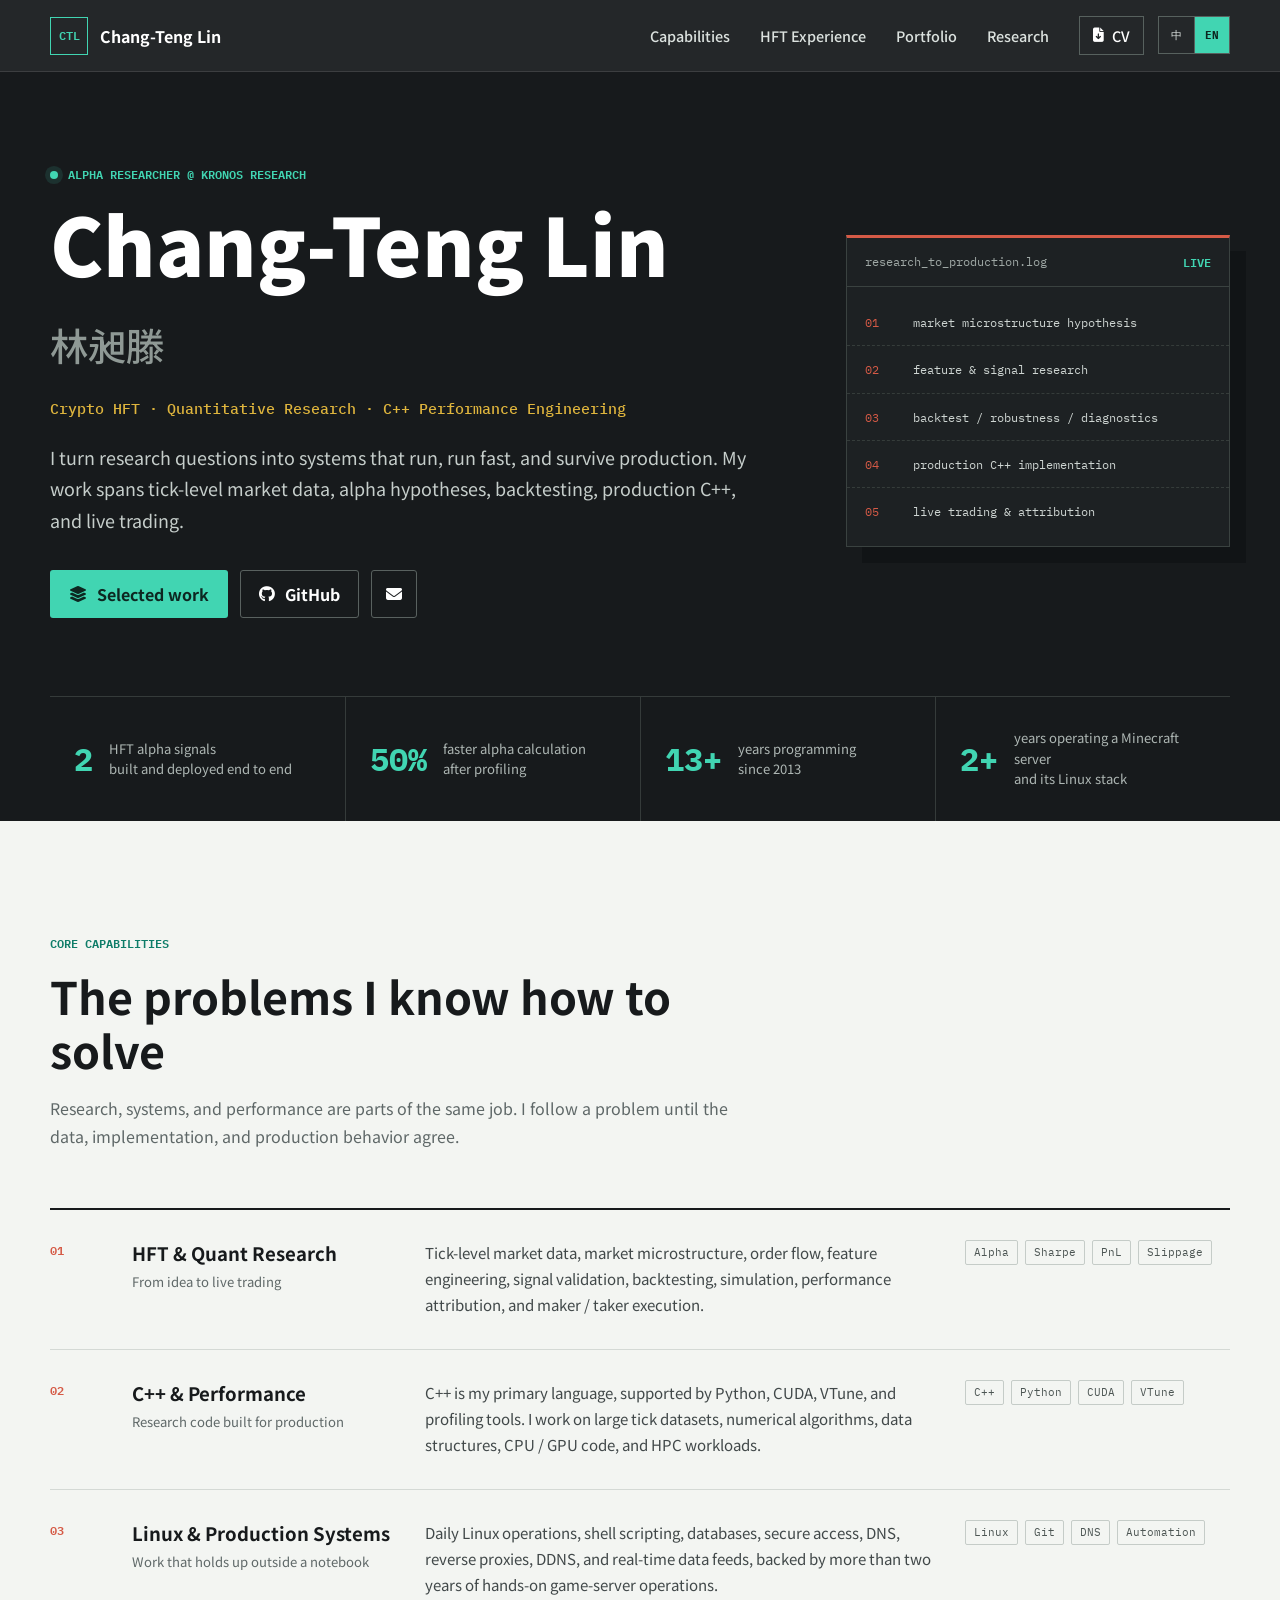
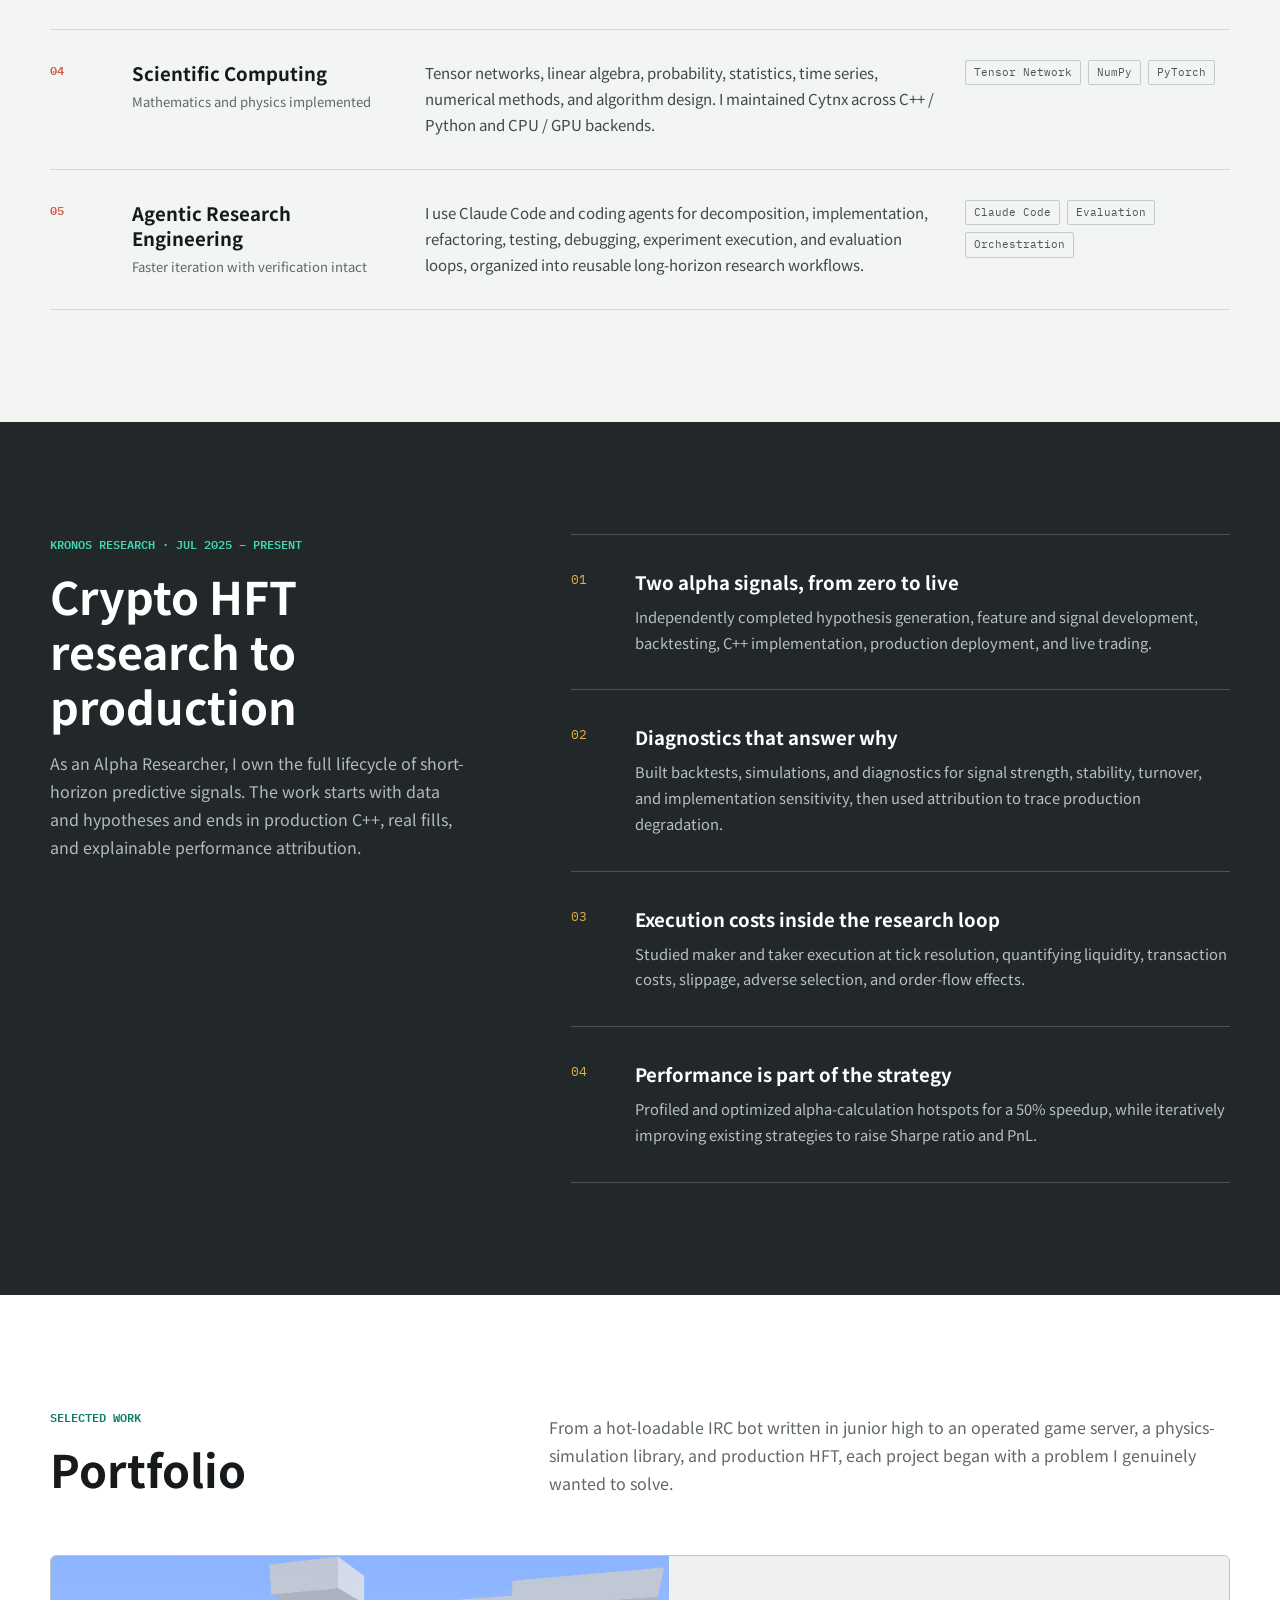
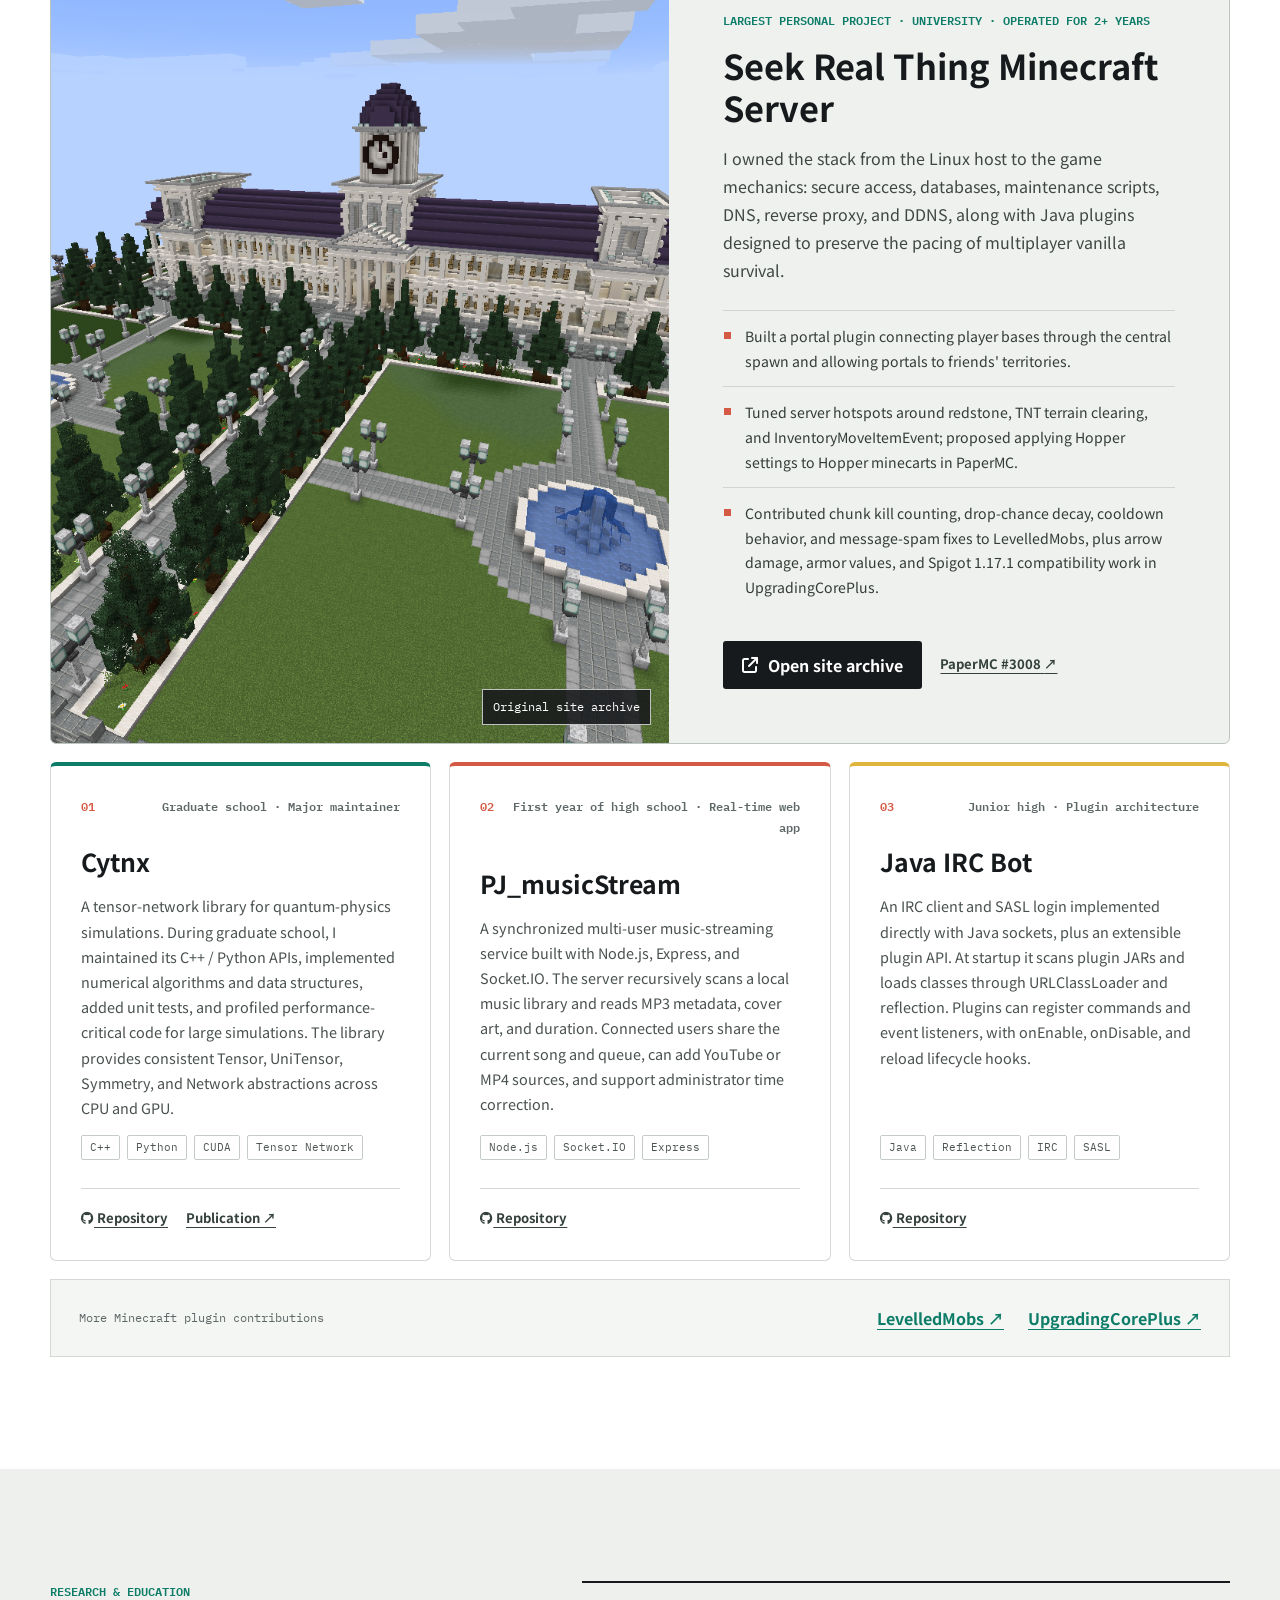
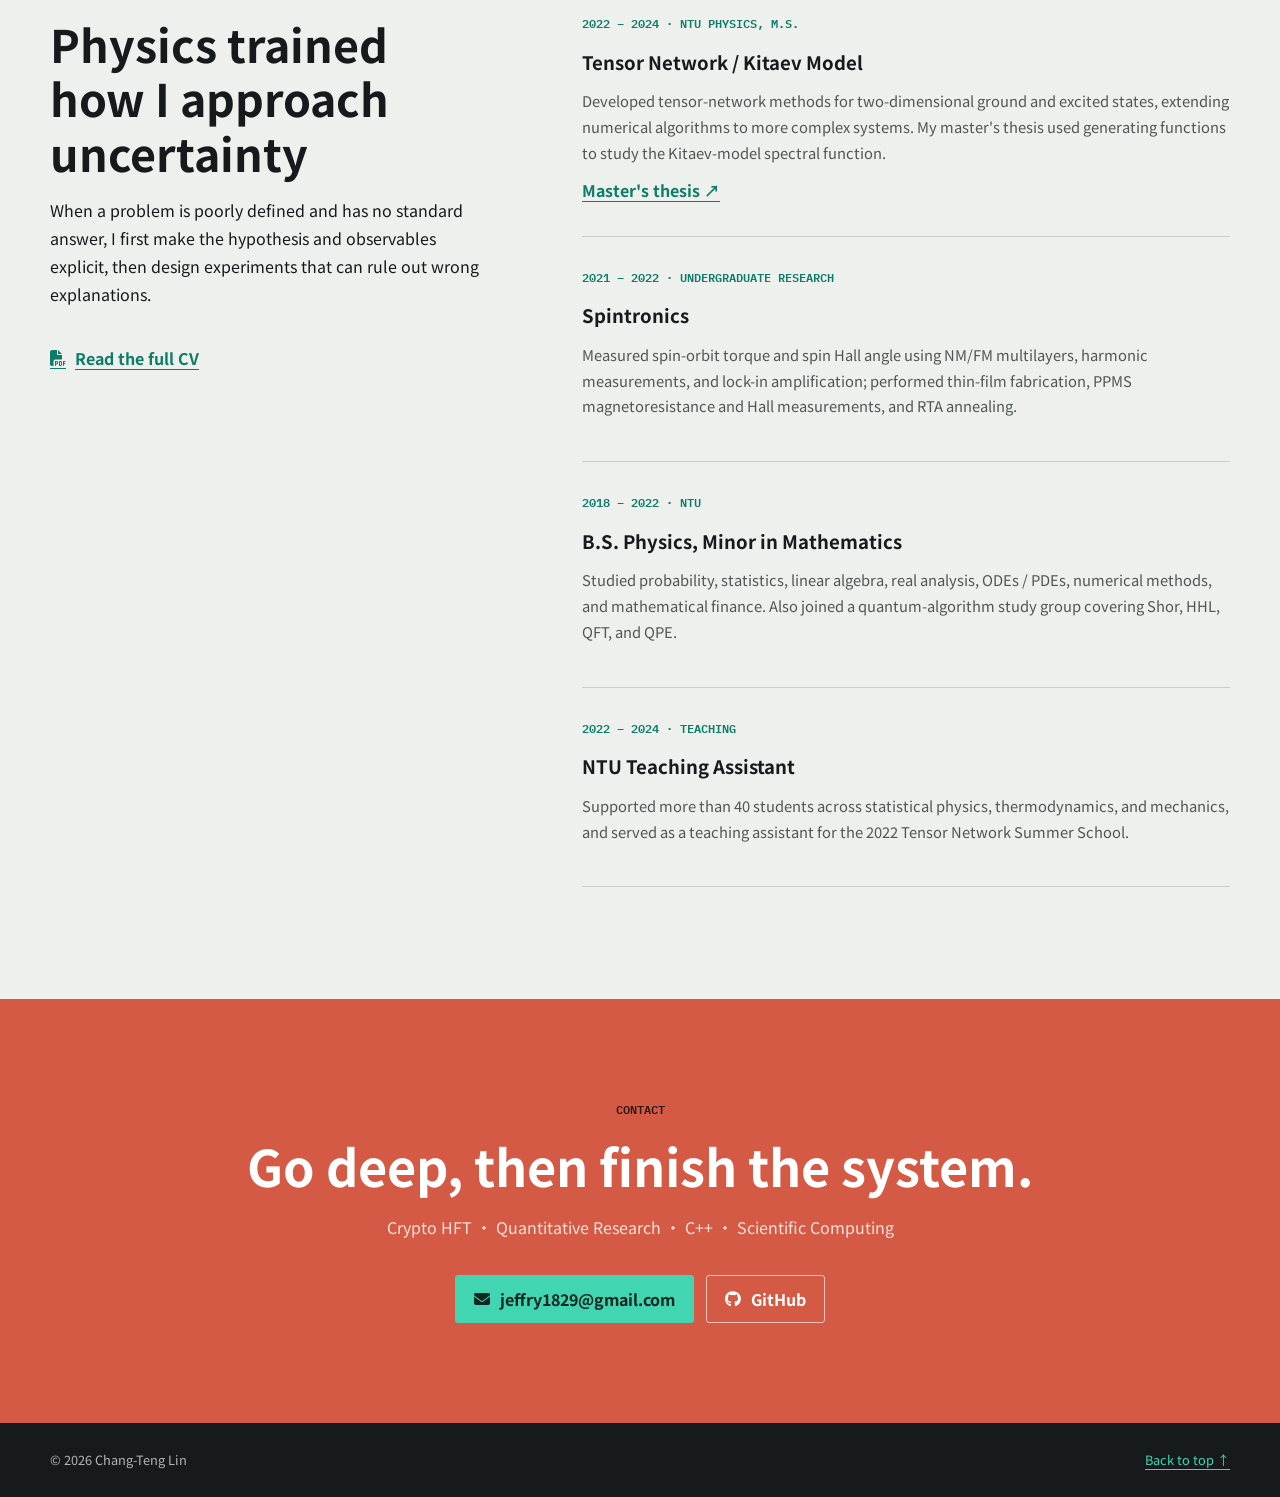
==== en/index.html @ 41744bdc "feat: add bilingual portfolio pages" ====
<!doctype html>
<html lang="en">
<head>
  <meta charset="utf-8">
  <meta name="viewport" content="width=device-width, initial-scale=1">
  <meta name="description" content="Chang-Teng Lin is an Alpha Researcher at Kronos Research working on crypto HFT, quantitative research, high-performance C++, and scientific computing.">
  <meta name="keywords" content="Chang-Teng Lin, 林昶滕, HFT, Alpha Research, Quantitative Research, C++, Crypto, Cytnx, Linux">
  <meta name="author" content="Chang-Teng Lin">
  <meta property="og:title" content="Chang-Teng Lin | Alpha Researcher &amp; C++ Engineer">
  <meta property="og:description" content="Crypto HFT, quantitative research, high-performance C++, scientific computing, and Linux systems.">
  <meta property="og:type" content="website">
  <meta property="og:locale" content="en_US">
  <title>Chang-Teng Lin | Alpha Researcher &amp; C++ Engineer</title>
  <link rel="icon" href="../favicon.ico">
  <link rel="alternate" hreflang="zh-Hant" href="https://jeffry.is-a.dev/">
  <link rel="alternate" hreflang="en" href="https://jeffry.is-a.dev/en/">
  <link rel="alternate" hreflang="x-default" href="https://jeffry.is-a.dev/">
  <link rel="preconnect" href="https://fonts.googleapis.com">
  <link rel="preconnect" href="https://fonts.gstatic.com" crossorigin>
  <link href="https://fonts.googleapis.com/css2?family=IBM+Plex+Mono:wght@400;500;600&amp;family=Noto+Sans+TC:wght@400;500;600;700;900&amp;display=swap" rel="stylesheet">
  <link rel="stylesheet" href="https://cdnjs.cloudflare.com/ajax/libs/font-awesome/6.7.2/css/all.min.css" integrity="sha512-Evv84Mr4kqVGRNSgIGL/F/aIDqQb7xQ2vcrdIwxfjThSH8CSR7PBEakCr51Ck+w+/U6swU2Im1vVX0SVk9ABhg==" crossorigin="anonymous" referrerpolicy="no-referrer">
  <link rel="stylesheet" href="../styles.css">
</head>
<body id="top">
  <a class="skip-link" href="#main">Skip to main content</a>

  <header class="site-header">
    <nav class="nav shell" aria-label="Main navigation">
      <a class="brand" href="#top" aria-label="Back to top">
        <span class="brand-mark">CTL</span>
        <span>Chang-Teng Lin</span>
      </a>
      <div class="nav-actions">
        <div class="nav-links" id="nav-links">
          <a href="#skills">Capabilities</a>
          <a href="#hft">HFT Experience</a>
          <a href="#work">Portfolio</a>
          <a href="#research">Research</a>
          <a class="nav-cta" href="../CVGeneral.pdf" target="_blank" rel="noreferrer">
            <i class="fa-solid fa-file-arrow-down" aria-hidden="true"></i>
            CV
          </a>
        </div>
        <div class="language-switch" role="group" aria-label="Language selector">
          <a href="../" lang="zh-Hant" hreflang="zh-Hant">中</a>
          <a class="is-active" href="./" lang="en" aria-current="page">EN</a>
        </div>
        <button class="menu-toggle" type="button" aria-expanded="false" aria-controls="nav-links" aria-label="Open navigation" data-label-open="Open navigation" data-label-close="Close navigation">
          <i class="fa-solid fa-bars" aria-hidden="true"></i>
        </button>
      </div>
    </nav>
  </header>

  <main id="main">
    <section class="hero" aria-labelledby="hero-title">
      <div class="shell hero-inner">
        <div class="hero-copy reveal">
          <p class="eyebrow"><span class="status-dot" aria-hidden="true"></span> Alpha Researcher @ Kronos Research</p>
          <h1 id="hero-title">Chang-Teng Lin<br><span>林昶滕</span></h1>
          <p class="hero-role">Crypto HFT · Quantitative Research · C++ Performance Engineering</p>
          <p class="hero-lead">I turn research questions into systems that run, run fast, and survive production. My work spans tick-level market data, alpha hypotheses, backtesting, production C++, and live trading.</p>
          <div class="hero-actions">
            <a class="button button-primary" href="#work">
              <i class="fa-solid fa-layer-group" aria-hidden="true"></i>
              Selected work
            </a>
            <a class="button button-ghost" href="https://github.com/jeffry1829" target="_blank" rel="noreferrer">
              <i class="fa-brands fa-github" aria-hidden="true"></i>
              GitHub
            </a>
            <a class="icon-button" href="mailto:jeffry1829@gmail.com" title="Email me" aria-label="Email me">
              <i class="fa-solid fa-envelope" aria-hidden="true"></i>
            </a>
          </div>
        </div>

        <div class="hero-signal reveal" aria-label="Research-to-production workflow">
          <div class="signal-head">
            <span>research_to_production.log</span>
            <span class="signal-live">LIVE</span>
          </div>
          <ol>
            <li><span>01</span> market microstructure hypothesis</li>
            <li><span>02</span> feature &amp; signal research</li>
            <li><span>03</span> backtest / robustness / diagnostics</li>
            <li><span>04</span> production C++ implementation</li>
            <li><span>05</span> live trading &amp; attribution</li>
          </ol>
        </div>
      </div>

      <div class="proof-strip shell" aria-label="Selected results">
        <div class="proof-item"><strong>2</strong><span>HFT alpha signals<br>built and deployed end to end</span></div>
        <div class="proof-item"><strong>50%</strong><span>faster alpha calculation<br>after profiling</span></div>
        <div class="proof-item"><strong>13+</strong><span>years programming<br>since 2013</span></div>
        <div class="proof-item"><strong>2+</strong><span>years operating a Minecraft server<br>and its Linux stack</span></div>
      </div>
    </section>

    <section class="section skills-section" id="skills" aria-labelledby="skills-title">
      <div class="shell">
        <div class="section-heading reveal">
          <p class="kicker">Core capabilities</p>
          <h2 id="skills-title">The problems I know how to solve</h2>
          <p>Research, systems, and performance are parts of the same job. I follow a problem until the data, implementation, and production behavior agree.</p>
        </div>

        <div class="skill-table">
          <article class="skill-row reveal">
            <div class="skill-index">01</div>
            <div class="skill-title"><h3>HFT &amp; Quant Research</h3><p>From idea to live trading</p></div>
            <p>Tick-level market data, market microstructure, order flow, feature engineering, signal validation, backtesting, simulation, performance attribution, and maker / taker execution.</p>
            <div class="tags"><span>Alpha</span><span>Sharpe</span><span>PnL</span><span>Slippage</span></div>
          </article>
          <article class="skill-row reveal">
            <div class="skill-index">02</div>
            <div class="skill-title"><h3>C++ &amp; Performance</h3><p>Research code built for production</p></div>
            <p>C++ is my primary language, supported by Python, CUDA, VTune, and profiling tools. I work on large tick datasets, numerical algorithms, data structures, CPU / GPU code, and HPC workloads.</p>
            <div class="tags"><span>C++</span><span>Python</span><span>CUDA</span><span>VTune</span></div>
          </article>
          <article class="skill-row reveal">
            <div class="skill-index">03</div>
            <div class="skill-title"><h3>Linux &amp; Production Systems</h3><p>Work that holds up outside a notebook</p></div>
            <p>Daily Linux operations, shell scripting, databases, secure access, DNS, reverse proxies, DDNS, and real-time data feeds, backed by more than two years of hands-on game-server operations.</p>
            <div class="tags"><span>Linux</span><span>Git</span><span>DNS</span><span>Automation</span></div>
          </article>
          <article class="skill-row reveal">
            <div class="skill-index">04</div>
            <div class="skill-title"><h3>Scientific Computing</h3><p>Mathematics and physics implemented</p></div>
            <p>Tensor networks, linear algebra, probability, statistics, time series, numerical methods, and algorithm design. I maintained Cytnx across C++ / Python and CPU / GPU backends.</p>
            <div class="tags"><span>Tensor Network</span><span>NumPy</span><span>PyTorch</span></div>
          </article>
          <article class="skill-row reveal">
            <div class="skill-index">05</div>
            <div class="skill-title"><h3>Agentic Research Engineering</h3><p>Faster iteration with verification intact</p></div>
            <p>I use Claude Code and coding agents for decomposition, implementation, refactoring, testing, debugging, experiment execution, and evaluation loops, organized into reusable long-horizon research workflows.</p>
            <div class="tags"><span>Claude Code</span><span>Evaluation</span><span>Orchestration</span></div>
          </article>
        </div>
      </div>
    </section>

    <section class="section hft-section" id="hft" aria-labelledby="hft-title">
      <div class="shell hft-layout">
        <div class="hft-intro reveal">
          <p class="kicker">Kronos Research · Jul 2025 – Present</p>
          <h2 id="hft-title">Crypto HFT<br>research to production</h2>
          <p>As an Alpha Researcher, I own the full lifecycle of short-horizon predictive signals. The work starts with data and hypotheses and ends in production C++, real fills, and explainable performance attribution.</p>
        </div>
        <div class="hft-points">
          <article class="hft-point reveal">
            <span>01</span>
            <div><h3>Two alpha signals, from zero to live</h3><p>Independently completed hypothesis generation, feature and signal development, backtesting, C++ implementation, production deployment, and live trading.</p></div>
          </article>
          <article class="hft-point reveal">
            <span>02</span>
            <div><h3>Diagnostics that answer why</h3><p>Built backtests, simulations, and diagnostics for signal strength, stability, turnover, and implementation sensitivity, then used attribution to trace production degradation.</p></div>
          </article>
          <article class="hft-point reveal">
            <span>03</span>
            <div><h3>Execution costs inside the research loop</h3><p>Studied maker and taker execution at tick resolution, quantifying liquidity, transaction costs, slippage, adverse selection, and order-flow effects.</p></div>
          </article>
          <article class="hft-point reveal">
            <span>04</span>
            <div><h3>Performance is part of the strategy</h3><p>Profiled and optimized alpha-calculation hotspots for a 50% speedup, while iteratively improving existing strategies to raise Sharpe ratio and PnL.</p></div>
          </article>
        </div>
      </div>
    </section>

    <section class="section portfolio-section" id="work" aria-labelledby="work-title">
      <div class="shell">
        <div class="section-heading section-heading-row reveal">
          <div>
            <p class="kicker">Selected work</p>
            <h2 id="work-title">Portfolio</h2>
          </div>
          <p>From a hot-loadable IRC bot written in junior high to an operated game server, a physics-simulation library, and production HFT, each project began with a problem I genuinely wanted to solve.</p>
        </div>

        <article class="project-featured reveal">
          <a class="project-image" href="../minecraft/" target="_blank" aria-label="Open the archived Seek Real Thing Minecraft server website">
            <img src="../minecraft/images/主城.png" alt="Panoramic view of the Seek Real Thing Minecraft server spawn" loading="lazy">
            <span class="archive-label">Original site archive</span>
          </a>
          <div class="project-content">
            <p class="project-era">Largest personal project · University · Operated for 2+ years</p>
            <h3>Seek Real Thing Minecraft Server</h3>
            <p class="project-summary">I owned the stack from the Linux host to the game mechanics: secure access, databases, maintenance scripts, DNS, reverse proxy, and DDNS, along with Java plugins designed to preserve the pacing of multiplayer vanilla survival.</p>
            <ul class="project-notes">
              <li>Built a portal plugin connecting player bases through the central spawn and allowing portals to friends' territories.</li>
              <li>Tuned server hotspots around redstone, TNT terrain clearing, and InventoryMoveItemEvent; proposed applying Hopper settings to Hopper minecarts in PaperMC.</li>
              <li>Contributed chunk kill counting, drop-chance decay, cooldown behavior, and message-spam fixes to LevelledMobs, plus arrow damage, armor values, and Spigot 1.17.1 compatibility work in UpgradingCorePlus.</li>
            </ul>
            <div class="project-links">
              <a class="button button-dark" href="../minecraft/" target="_blank"><i class="fa-solid fa-arrow-up-right-from-square" aria-hidden="true"></i> Open site archive</a>
              <a href="https://github.com/PaperMC/Paper/issues/3008" target="_blank" rel="noreferrer">PaperMC #3008 <span aria-hidden="true">↗</span></a>
            </div>
          </div>
        </article>

        <div class="project-grid">
          <article class="project-card reveal">
            <div class="project-card-top"><span class="project-number">01</span><span class="project-era">Graduate school · Major maintainer</span></div>
            <h3>Cytnx</h3>
            <p>A tensor-network library for quantum-physics simulations. During graduate school, I maintained its C++ / Python APIs, implemented numerical algorithms and data structures, added unit tests, and profiled performance-critical code for large simulations. The library provides consistent Tensor, UniTensor, Symmetry, and Network abstractions across CPU and GPU.</p>
            <div class="tags"><span>C++</span><span>Python</span><span>CUDA</span><span>Tensor Network</span></div>
            <div class="project-links">
              <a href="https://github.com/Cytnx-dev/Cytnx" target="_blank" rel="noreferrer"><i class="fa-brands fa-github" aria-hidden="true"></i> Repository</a>
              <a href="https://doi.org/10.21468/SciPostPhysCodeb.53" target="_blank" rel="noreferrer">Publication <span aria-hidden="true">↗</span></a>
            </div>
          </article>

          <article class="project-card reveal">
            <div class="project-card-top"><span class="project-number">02</span><span class="project-era">First year of high school · Real-time web app</span></div>
            <h3>PJ_musicStream</h3>
            <p>A synchronized multi-user music-streaming service built with Node.js, Express, and Socket.IO. The server recursively scans a local music library and reads MP3 metadata, cover art, and duration. Connected users share the current song and queue, can add YouTube or MP4 sources, and support administrator time correction.</p>
            <div class="tags"><span>Node.js</span><span>Socket.IO</span><span>Express</span></div>
            <div class="project-links">
              <a href="https://github.com/jeffry1829/PJ_musicStream" target="_blank" rel="noreferrer"><i class="fa-brands fa-github" aria-hidden="true"></i> Repository</a>
            </div>
          </article>

          <article class="project-card reveal">
            <div class="project-card-top"><span class="project-number">03</span><span class="project-era">Junior high · Plugin architecture</span></div>
            <h3>Java IRC Bot</h3>
            <p>An IRC client and SASL login implemented directly with Java sockets, plus an extensible plugin API. At startup it scans plugin JARs and loads classes through URLClassLoader and reflection. Plugins can register commands and event listeners, with onEnable, onDisable, and reload lifecycle hooks.</p>
            <div class="tags"><span>Java</span><span>Reflection</span><span>IRC</span><span>SASL</span></div>
            <div class="project-links">
              <a href="https://github.com/jeffry1829/java-ircbot" target="_blank" rel="noreferrer"><i class="fa-brands fa-github" aria-hidden="true"></i> Repository</a>
            </div>
          </article>
        </div>

        <div class="oss-strip reveal" aria-label="Minecraft open-source contributions">
          <span>More Minecraft plugin contributions</span>
          <a href="https://github.com/jeffry1829/LevelledMobs" target="_blank" rel="noreferrer">LevelledMobs <span aria-hidden="true">↗</span></a>
          <a href="https://github.com/jeffry1829/UpgradingCorePlus" target="_blank" rel="noreferrer">UpgradingCorePlus <span aria-hidden="true">↗</span></a>
        </div>
      </div>
    </section>

    <section class="section research-section" id="research" aria-labelledby="research-title">
      <div class="shell research-layout">
        <div class="section-heading reveal">
          <p class="kicker">Research &amp; education</p>
          <h2 id="research-title">Physics trained how I approach uncertainty</h2>
          <p>When a problem is poorly defined and has no standard answer, I first make the hypothesis and observables explicit, then design experiments that can rule out wrong explanations.</p>
          <a class="text-link" href="../CVGeneral.pdf" target="_blank" rel="noreferrer"><i class="fa-solid fa-file-pdf" aria-hidden="true"></i> Read the full CV</a>
        </div>

        <div class="timeline">
          <article class="timeline-item reveal">
            <p class="timeline-date">2022 – 2024 · NTU Physics, M.S.</p>
            <h3>Tensor Network / Kitaev Model</h3>
            <p>Developed tensor-network methods for two-dimensional ground and excited states, extending numerical algorithms to more complex systems. My master's thesis used generating functions to study the Kitaev-model spectral function.</p>
            <a href="https://doi.org/10.6342/NTU202403459" target="_blank" rel="noreferrer">Master's thesis <span aria-hidden="true">↗</span></a>
          </article>
          <article class="timeline-item reveal">
            <p class="timeline-date">2021 – 2022 · Undergraduate Research</p>
            <h3>Spintronics</h3>
            <p>Measured spin-orbit torque and spin Hall angle using NM/FM multilayers, harmonic measurements, and lock-in amplification; performed thin-film fabrication, PPMS magnetoresistance and Hall measurements, and RTA annealing.</p>
          </article>
          <article class="timeline-item reveal">
            <p class="timeline-date">2018 – 2022 · NTU</p>
            <h3>B.S. Physics, Minor in Mathematics</h3>
            <p>Studied probability, statistics, linear algebra, real analysis, ODEs / PDEs, numerical methods, and mathematical finance. Also joined a quantum-algorithm study group covering Shor, HHL, QFT, and QPE.</p>
          </article>
          <article class="timeline-item reveal">
            <p class="timeline-date">2022 – 2024 · Teaching</p>
            <h3>NTU Teaching Assistant</h3>
            <p>Supported more than 40 students across statistical physics, thermodynamics, and mechanics, and served as a teaching assistant for the 2022 Tensor Network Summer School.</p>
          </article>
        </div>
      </div>
    </section>

    <section class="contact-section" aria-labelledby="contact-title">
      <div class="shell contact-inner reveal">
        <p class="kicker">Contact</p>
        <h2 id="contact-title">Go deep, then finish the system.</h2>
        <p>Crypto HFT · Quantitative Research · C++ · Scientific Computing</p>
        <div class="contact-actions">
          <a class="button button-primary" href="mailto:jeffry1829@gmail.com"><i class="fa-solid fa-envelope" aria-hidden="true"></i> jeffry1829@gmail.com</a>
          <a class="button button-ghost-light" href="https://github.com/jeffry1829" target="_blank" rel="noreferrer"><i class="fa-brands fa-github" aria-hidden="true"></i> GitHub</a>
        </div>
      </div>
    </section>
  </main>

  <footer class="site-footer">
    <div class="shell footer-inner">
      <p>© <span id="year">2026</span> Chang-Teng Lin</p>
      <a href="#top">Back to top <span aria-hidden="true">↑</span></a>
    </div>
  </footer>

  <script src="../script.js"></script>
</body>
</html>
---- styles.css ----
:root {
  --ink: #171a1c;
  --ink-soft: #252a2d;
  --paper: #f3f5f2;
  --white: #ffffff;
  --muted: #5f6868;
  --line: #d4d9d5;
  --green: #0d7c68;
  --green-bright: #41d5b2;
  --coral: #d55a46;
  --yellow: #dfb53d;
  --blue: #3477b8;
  --shell: 1180px;
  --radius: 6px;
  --mono: "IBM Plex Mono", Consolas, monospace;
  --sans: "Noto Sans TC", system-ui, -apple-system, BlinkMacSystemFont, "Segoe UI", sans-serif;
}

* {
  box-sizing: border-box;
}

html {
  scroll-behavior: smooth;
  scroll-padding-top: 78px;
}

body {
  margin: 0;
  background: var(--paper);
  color: var(--ink);
  font-family: var(--sans);
  line-height: 1.75;
  letter-spacing: 0;
  text-rendering: optimizeLegibility;
}

body.menu-open {
  overflow: hidden;
}

a {
  color: inherit;
  text-decoration-thickness: 1px;
  text-underline-offset: 4px;
}

img {
  display: block;
  max-width: 100%;
}

button,
a {
  -webkit-tap-highlight-color: transparent;
}

button:focus-visible,
a:focus-visible {
  outline: 3px solid var(--yellow);
  outline-offset: 3px;
}

.skip-link {
  position: fixed;
  top: 10px;
  left: 10px;
  z-index: 1000;
  padding: 8px 12px;
  background: var(--white);
  color: var(--ink);
  transform: translateY(-160%);
}

.skip-link:focus {
  transform: translateY(0);
}

.shell {
  width: min(var(--shell), calc(100% - 48px));
  margin-inline: auto;
}

.site-header {
  position: sticky;
  top: 0;
  z-index: 100;
  height: 72px;
  border-bottom: 1px solid rgba(255, 255, 255, 0.11);
  background: rgba(23, 26, 28, 0.94);
  color: var(--white);
  backdrop-filter: blur(12px);
}

.nav {
  display: flex;
  align-items: center;
  justify-content: space-between;
  height: 100%;
}

.nav-actions {
  display: flex;
  align-items: center;
  gap: 14px;
}

.brand {
  display: inline-flex;
  align-items: center;
  gap: 12px;
  color: var(--white);
  font-weight: 700;
  text-decoration: none;
}

.brand-mark {
  display: grid;
  width: 38px;
  height: 38px;
  place-items: center;
  border: 1px solid var(--green-bright);
  color: var(--green-bright);
  font-family: var(--mono);
  font-size: 0.78rem;
  font-weight: 600;
}

.nav-links {
  display: flex;
  align-items: center;
  gap: 30px;
}

.nav-links > a {
  color: #dce2df;
  font-size: 0.9rem;
  font-weight: 500;
  text-decoration: none;
}

.nav-links > a:hover {
  color: var(--green-bright);
}

.nav-links .nav-cta {
  display: inline-flex;
  align-items: center;
  gap: 8px;
  min-height: 38px;
  padding: 6px 13px;
  border: 1px solid #57615e;
  color: var(--white);
}

.nav-links .nav-cta:hover {
  border-color: var(--green-bright);
}

.language-switch {
  display: flex;
  align-items: stretch;
  height: 38px;
  border: 1px solid #57615e;
  font-family: var(--mono);
  font-size: 0.7rem;
  line-height: 1;
}

.language-switch a {
  display: grid;
  min-width: 35px;
  height: 100%;
  place-items: center;
  color: #dce2df;
  text-decoration: none;
}

.language-switch a + a {
  border-left: 1px solid #57615e;
}

.language-switch a:hover {
  color: var(--green-bright);
}

.language-switch a.is-active {
  background: var(--green-bright);
  color: #0d2721;
  font-weight: 700;
}

.menu-toggle {
  display: none;
  width: 42px;
  height: 42px;
  border: 1px solid #59615f;
  border-radius: 0;
  background: transparent;
  color: var(--white);
  font-size: 1.1rem;
}

.hero {
  overflow: hidden;
  background: var(--ink);
  color: var(--white);
}

.hero-inner {
  display: grid;
  grid-template-columns: minmax(0, 1.4fr) minmax(360px, 0.75fr);
  gap: 80px;
  align-items: center;
  min-height: 620px;
  padding-block: 92px 78px;
}

.eyebrow,
.kicker,
.project-era,
.timeline-date {
  margin: 0 0 14px;
  color: var(--green);
  font-family: var(--mono);
  font-size: 0.77rem;
  font-weight: 600;
  letter-spacing: 0;
  text-transform: uppercase;
}

.hero .eyebrow {
  display: flex;
  align-items: center;
  gap: 10px;
  color: var(--green-bright);
}

.status-dot {
  width: 8px;
  height: 8px;
  border-radius: 50%;
  background: var(--green-bright);
  box-shadow: 0 0 0 5px rgba(65, 213, 178, 0.12);
}

.hero h1 {
  max-width: 820px;
  margin: 0;
  font-size: 5rem;
  font-weight: 900;
  line-height: 1.05;
}

.hero h1 span {
  color: #8f9995;
  font-size: 0.48em;
  font-weight: 500;
}

.hero-role {
  margin: 28px 0 0;
  color: var(--yellow);
  font-family: var(--mono);
  font-size: 0.94rem;
  font-weight: 500;
}

.hero-lead {
  max-width: 760px;
  margin: 20px 0 0;
  color: #c6cecb;
  font-size: 1.12rem;
}

.hero-actions,
.contact-actions {
  display: flex;
  flex-wrap: wrap;
  gap: 12px;
  margin-top: 34px;
}

.button,
.icon-button {
  display: inline-flex;
  align-items: center;
  justify-content: center;
  gap: 10px;
  min-height: 46px;
  border: 1px solid transparent;
  border-radius: 3px;
  font-weight: 700;
  text-decoration: none;
  transition: border-color 180ms ease, background-color 180ms ease, color 180ms ease, transform 180ms ease;
}

.button {
  padding: 9px 18px;
}

.icon-button {
  width: 46px;
  padding: 0;
}

.button:hover,
.icon-button:hover {
  transform: translateY(-2px);
}

.button-primary {
  background: var(--green-bright);
  color: #0d2721;
}

.button-primary:hover {
  background: #74e5ca;
}

.button-ghost,
.icon-button {
  border-color: #59615f;
  color: var(--white);
}

.button-ghost:hover,
.icon-button:hover {
  border-color: var(--green-bright);
  color: var(--green-bright);
}

.hero-signal {
  border: 1px solid #3a4240;
  border-top: 3px solid var(--coral);
  background: #1d2123;
  box-shadow: 16px 16px 0 #111416;
  font-family: var(--mono);
}

.signal-head {
  display: flex;
  justify-content: space-between;
  padding: 14px 18px;
  border-bottom: 1px solid #3a4240;
  color: #9fa8a5;
  font-size: 0.72rem;
}

.signal-live {
  color: var(--green-bright);
  font-weight: 600;
}

.hero-signal ol {
  margin: 0;
  padding: 12px 0;
  list-style: none;
}

.hero-signal li {
  display: grid;
  grid-template-columns: 38px 1fr;
  gap: 10px;
  padding: 14px 18px;
  color: #ced5d2;
  font-size: 0.78rem;
  line-height: 1.45;
}

.hero-signal li + li {
  border-top: 1px dashed #353c3a;
}

.hero-signal li span {
  color: var(--coral);
}

.proof-strip {
  display: grid;
  grid-template-columns: repeat(4, 1fr);
  border-top: 1px solid #353b3a;
}

.proof-item {
  display: flex;
  min-height: 124px;
  gap: 16px;
  align-items: center;
  padding: 26px 24px;
}

.proof-item + .proof-item {
  border-left: 1px solid #353b3a;
}

.proof-item strong {
  color: var(--green-bright);
  font-family: var(--mono);
  font-size: 2rem;
  line-height: 1;
}

.proof-item span {
  color: #aeb7b4;
  font-size: 0.82rem;
  line-height: 1.55;
}

.section {
  padding-block: 112px;
}

.section-heading {
  max-width: 700px;
  margin-bottom: 58px;
}

.section-heading h2,
.hft-intro h2,
.contact-inner h2 {
  margin: 0;
  font-size: 2.8rem;
  line-height: 1.22;
}

.section-heading > p:last-child,
.hft-intro > p:last-child {
  color: var(--muted);
}

.section-heading-row {
  display: grid;
  grid-template-columns: 0.75fr 1.25fr;
  max-width: none;
  gap: 90px;
  align-items: end;
}

.section-heading-row > p {
  margin: 0;
}

.skill-table {
  border-top: 2px solid var(--ink);
}

.skill-row {
  display: grid;
  grid-template-columns: 54px minmax(220px, 0.8fr) minmax(320px, 1.55fr) minmax(220px, 0.8fr);
  gap: 28px;
  align-items: start;
  padding-block: 30px;
  border-bottom: 1px solid var(--line);
}

.skill-index,
.project-number {
  color: var(--coral);
  font-family: var(--mono);
  font-size: 0.78rem;
  font-weight: 600;
}

.skill-title h3,
.hft-point h3,
.project-card h3,
.timeline-item h3 {
  margin: 0;
  font-size: 1.16rem;
  line-height: 1.35;
}

.skill-title p {
  margin: 6px 0 0;
  color: var(--muted);
  font-size: 0.82rem;
}

.skill-row > p {
  margin: 0;
  color: #414849;
  font-size: 0.94rem;
}

.tags {
  display: flex;
  flex-wrap: wrap;
  gap: 7px;
}

.tags span {
  padding: 4px 8px;
  border: 1px solid #c5ccc8;
  border-radius: 2px;
  color: #4d5654;
  font-family: var(--mono);
  font-size: 0.69rem;
  line-height: 1.4;
}

.hft-section {
  background: #222729;
  color: var(--white);
}

.hft-layout {
  display: grid;
  grid-template-columns: 0.78fr 1.22fr;
  gap: 100px;
}

.hft-intro {
  position: sticky;
  top: 118px;
  align-self: start;
}

.hft-intro .kicker {
  color: var(--green-bright);
}

.hft-intro > p:last-child {
  color: #b2bbb8;
}

.hft-points {
  border-top: 1px solid #4a514f;
}

.hft-point {
  display: grid;
  grid-template-columns: 46px 1fr;
  gap: 18px;
  padding: 34px 0;
  border-bottom: 1px solid #4a514f;
}

.hft-point > span {
  color: var(--yellow);
  font-family: var(--mono);
  font-size: 0.8rem;
}

.hft-point p {
  margin: 10px 0 0;
  color: #b8c1be;
  font-size: 0.92rem;
}

.portfolio-section {
  background: var(--white);
}

.project-featured {
  display: grid;
  grid-template-columns: 1.05fr 0.95fr;
  overflow: hidden;
  border: 1px solid #bdc5c1;
  border-radius: var(--radius);
  background: #eef1ed;
}

.project-image {
  position: relative;
  min-height: 590px;
  overflow: hidden;
  background: #8ec0f4;
}

.project-image img {
  width: 100%;
  height: 100%;
  object-fit: cover;
  transition: transform 500ms ease;
}

.project-image:hover img {
  transform: scale(1.025);
}

.archive-label {
  position: absolute;
  right: 18px;
  bottom: 18px;
  padding: 7px 10px;
  border: 1px solid rgba(255, 255, 255, 0.72);
  background: rgba(23, 26, 28, 0.88);
  color: var(--white);
  font-family: var(--mono);
  font-size: 0.72rem;
  text-decoration: none;
}

.project-content {
  padding: 54px;
}

.project-content h3 {
  margin: 0;
  font-size: 2.15rem;
  line-height: 1.2;
}

.project-summary {
  color: #3f4745;
  font-size: 1rem;
}

.project-notes {
  margin: 26px 0 0;
  padding: 0;
  list-style: none;
}

.project-notes li {
  position: relative;
  padding: 13px 0 13px 22px;
  border-top: 1px solid #cfd5d1;
  color: #333b39;
  font-size: 0.88rem;
}

.project-notes li::before {
  position: absolute;
  top: 21px;
  left: 1px;
  width: 7px;
  height: 7px;
  background: var(--coral);
  content: "";
}

.project-links {
  display: flex;
  flex-wrap: wrap;
  gap: 18px;
  align-items: center;
  margin-top: 28px;
}

.project-links a:not(.button) {
  color: #34413d;
  font-size: 0.82rem;
  font-weight: 700;
}

.button-dark {
  background: var(--ink);
  color: var(--white);
}

.button-dark:hover {
  background: #343b3d;
}

.project-grid {
  display: grid;
  grid-template-columns: repeat(3, minmax(0, 1fr));
  gap: 18px;
  margin-top: 18px;
}

.project-card {
  display: flex;
  min-height: 450px;
  flex-direction: column;
  padding: 30px;
  border: 1px solid var(--line);
  border-top: 4px solid var(--green);
  border-radius: var(--radius);
  background: var(--white);
  transition: border-color 180ms ease, transform 180ms ease, box-shadow 180ms ease;
}

.project-card:nth-child(2) {
  border-top-color: var(--coral);
}

.project-card:nth-child(3) {
  border-top-color: var(--yellow);
}

.project-card:hover {
  border-color: #aeb8b3;
  box-shadow: 0 14px 28px rgba(23, 26, 28, 0.08);
  transform: translateY(-4px);
}

.project-card-top {
  display: flex;
  justify-content: space-between;
  gap: 14px;
  margin-bottom: 28px;
}

.project-card .project-era {
  margin: 0;
  color: var(--muted);
  text-align: right;
  text-transform: none;
}

.project-card h3 {
  font-size: 1.55rem;
}

.project-card > p {
  flex: 1;
  color: #49514f;
  font-size: 0.9rem;
}

.project-card .project-links {
  padding-top: 18px;
  border-top: 1px solid var(--line);
}

.oss-strip {
  display: flex;
  flex-wrap: wrap;
  gap: 24px;
  align-items: center;
  margin-top: 18px;
  padding: 24px 28px;
  border: 1px solid var(--line);
  background: #f4f6f3;
}

.oss-strip > span {
  margin-right: auto;
  color: var(--muted);
  font-family: var(--mono);
  font-size: 0.75rem;
}

.oss-strip a,
.text-link,
.timeline-item a {
  color: var(--green);
  font-weight: 700;
}

.research-section {
  background: #edf0ec;
}

.research-layout {
  display: grid;
  grid-template-columns: 0.8fr 1.2fr;
  gap: 100px;
}

.research-layout .section-heading {
  margin: 0;
}

.text-link {
  display: inline-flex;
  gap: 9px;
  align-items: center;
  margin-top: 20px;
}

.timeline {
  border-top: 2px solid var(--ink);
}

.timeline-item {
  padding: 30px 0 32px;
  border-bottom: 1px solid #c9ceca;
}

.timeline-item p:not(.timeline-date) {
  margin-bottom: 10px;
  color: #4e5755;
  font-size: 0.92rem;
}

.contact-section {
  padding-block: 100px;
  background: var(--coral);
  color: var(--white);
}

.contact-inner {
  max-width: 900px;
  text-align: center;
}

.contact-inner .kicker {
  color: #2c1a16;
}

.contact-inner h2 {
  font-size: 3.15rem;
}

.contact-inner > p:not(.kicker) {
  color: #ffe1da;
}

.contact-actions {
  justify-content: center;
}

.button-ghost-light {
  border-color: rgba(255, 255, 255, 0.62);
  color: var(--white);
}

.button-ghost-light:hover {
  border-color: var(--white);
  background: var(--white);
  color: var(--ink);
}

.site-footer {
  padding-block: 26px;
  background: var(--ink);
  color: #aeb7b4;
}

.footer-inner {
  display: flex;
  justify-content: space-between;
  gap: 20px;
  align-items: center;
  font-size: 0.8rem;
}

.footer-inner p {
  margin: 0;
}

.footer-inner a {
  color: var(--green-bright);
}

.reveal {
  opacity: 0;
  transform: translateY(18px);
  transition: opacity 520ms ease, transform 520ms ease;
}

.reveal.is-visible {
  opacity: 1;
  transform: translateY(0);
}

@media (max-width: 1020px) {
  .hero-inner,
  .hft-layout,
  .research-layout {
    grid-template-columns: 1fr;
    gap: 54px;
  }

  .hero-inner {
    min-height: 0;
  }

  .hero-signal {
    max-width: 620px;
  }

  .proof-strip {
    grid-template-columns: repeat(2, 1fr);
  }

  .proof-item:nth-child(3) {
    border-left: 0;
  }

  .proof-item:nth-child(n + 3) {
    border-top: 1px solid #353b3a;
  }

  .skill-row {
    grid-template-columns: 42px minmax(190px, 0.75fr) 1.6fr;
  }

  .skill-row .tags {
    grid-column: 2 / -1;
  }

  .hft-intro {
    position: static;
  }

  .project-featured {
    grid-template-columns: 1fr;
  }

  .project-image {
    min-height: 430px;
  }

  .project-grid {
    grid-template-columns: 1fr;
  }

  .project-card {
    min-height: 0;
  }
}

@media (max-width: 900px) {
  .menu-toggle {
    display: inline-grid;
    place-items: center;
  }

  .nav-links {
    position: fixed;
    inset: 72px 0 auto;
    display: none;
    align-items: stretch;
    padding: 22px 24px 28px;
    border-bottom: 1px solid #424a48;
    background: var(--ink);
  }

  .nav-links.is-open {
    display: grid;
    gap: 4px;
  }

  .nav-links > a {
    padding: 13px 8px;
  }

  .nav-links .nav-cta {
    margin-top: 8px;
  }
}

@media (max-width: 760px) {
  .shell {
    width: min(100% - 32px, var(--shell));
  }

  .site-header {
    height: 64px;
  }

  .menu-toggle {
    display: inline-grid;
    place-items: center;
  }

  .nav-actions {
    gap: 10px;
  }

  .nav-links {
    position: fixed;
    inset: 64px 0 auto;
    display: none;
    align-items: stretch;
    padding: 22px 16px 28px;
    border-bottom: 1px solid #424a48;
    background: var(--ink);
  }

  .nav-links.is-open {
    display: grid;
    gap: 4px;
  }

  .nav-links > a {
    padding: 13px 8px;
  }

  .nav-links .nav-cta {
    margin-top: 8px;
  }

  .hero-inner {
    padding-block: 64px 58px;
  }

  .hero h1 {
    font-size: 3.25rem;
  }

  .hero-role {
    font-size: 0.82rem;
  }

  .hero-lead {
    font-size: 1rem;
  }

  .hero-signal {
    box-shadow: 9px 9px 0 #111416;
  }

  .proof-strip {
    grid-template-columns: 1fr;
  }

  .proof-item + .proof-item {
    border-top: 1px solid #353b3a;
    border-left: 0;
  }

  .proof-item {
    min-height: 94px;
  }

  .section {
    padding-block: 76px;
  }

  .section-heading {
    margin-bottom: 40px;
  }

  .section-heading h2,
  .hft-intro h2 {
    font-size: 2.15rem;
  }

  .section-heading-row {
    grid-template-columns: 1fr;
    gap: 22px;
  }

  .skill-row {
    grid-template-columns: 32px 1fr;
    gap: 16px;
  }

  .skill-row > p,
  .skill-row .tags {
    grid-column: 2;
  }

  .project-image {
    min-height: 270px;
  }

  .project-content,
  .project-card {
    padding: 26px 22px;
  }

  .project-content h3 {
    font-size: 1.72rem;
  }

  .oss-strip {
    align-items: flex-start;
    flex-direction: column;
    gap: 12px;
  }

  .contact-section {
    padding-block: 76px;
  }

  .contact-inner h2 {
    font-size: 2.25rem;
  }

  .contact-actions .button {
    width: 100%;
  }
}

@media (max-width: 420px) {
  .brand > span:last-child {
    display: none;
  }

  .hero h1 {
    font-size: 2.72rem;
  }

  .hero-actions .button {
    flex: 1;
  }

  .hero-signal li {
    font-size: 0.68rem;
  }

  .project-card-top {
    display: block;
  }

  .project-card .project-era {
    margin-top: 8px;
    text-align: left;
  }

  .footer-inner {
    align-items: flex-start;
    flex-direction: column;
  }
}

@media (prefers-reduced-motion: reduce) {
  html {
    scroll-behavior: auto;
  }

  *,
  *::before,
  *::after {
    scroll-behavior: auto !important;
    transition-duration: 0.01ms !important;
  }

  .reveal {
    opacity: 1;
    transform: none;
  }
}
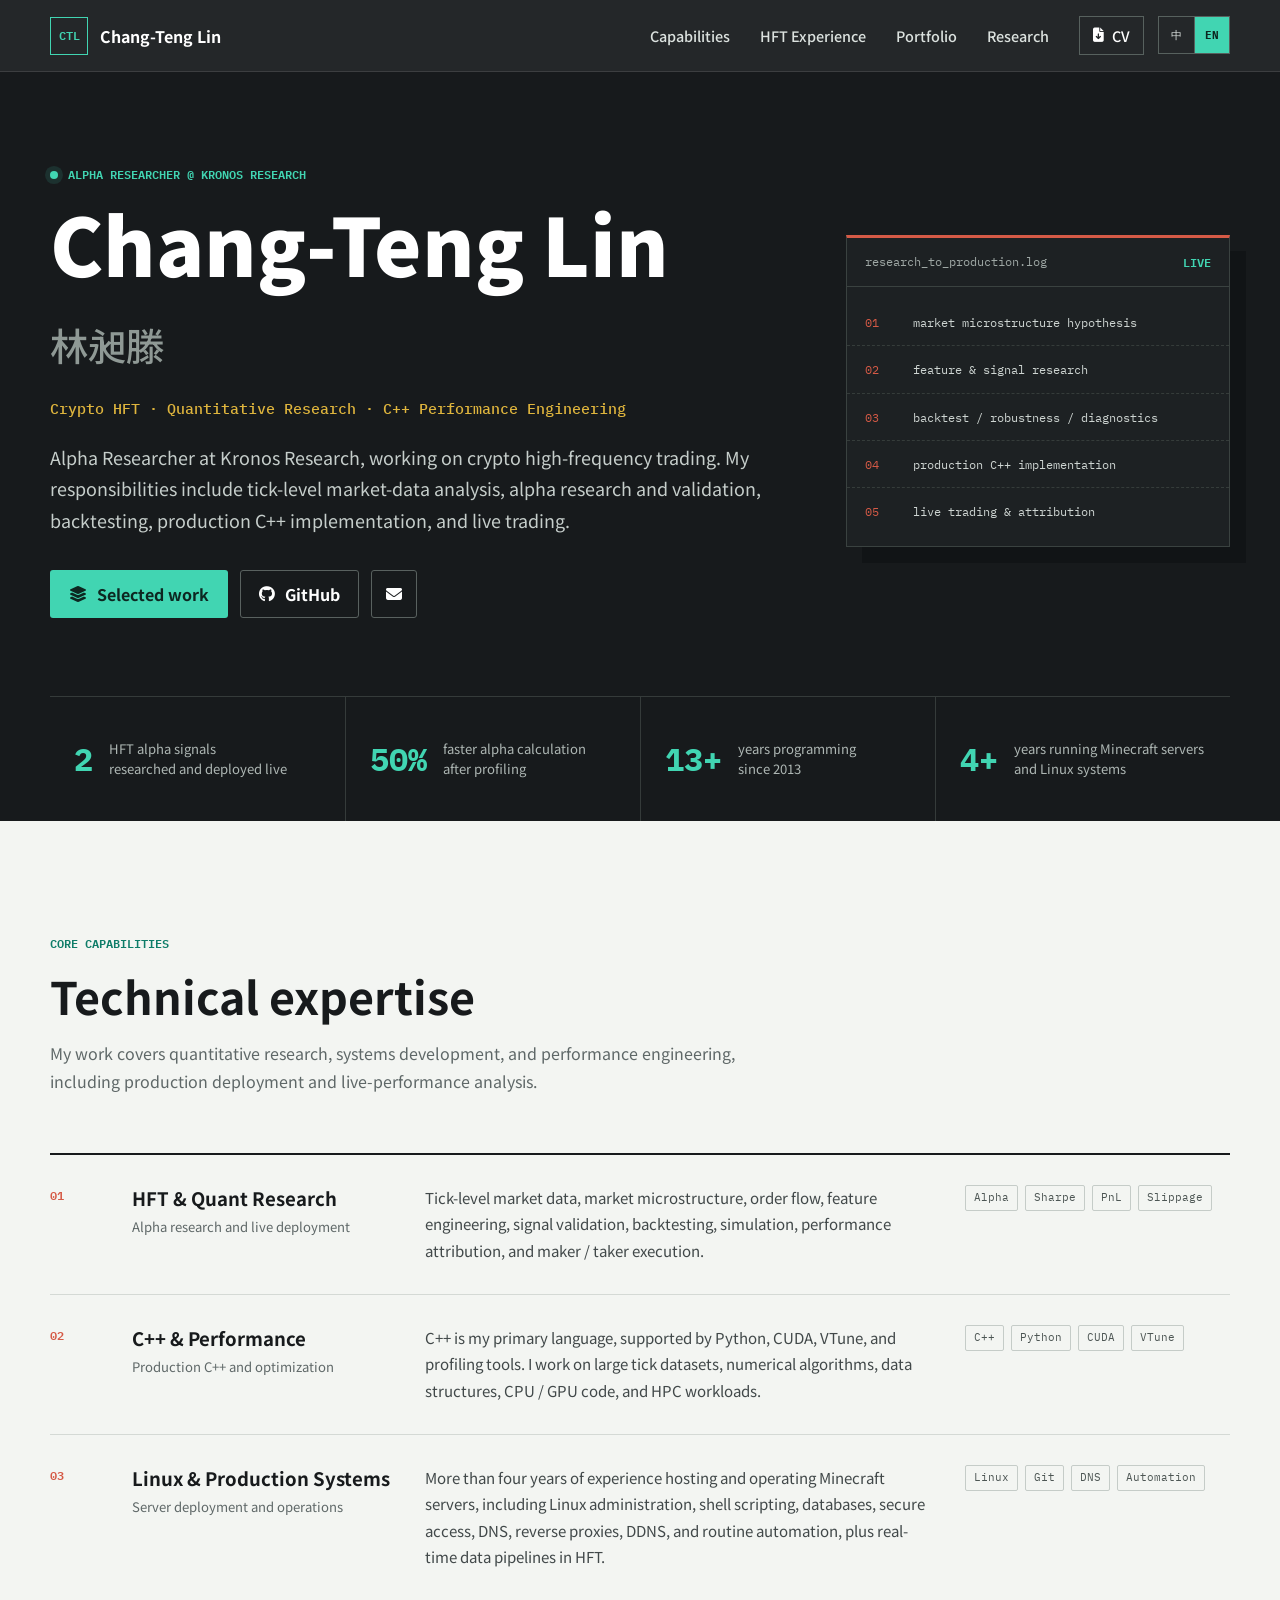
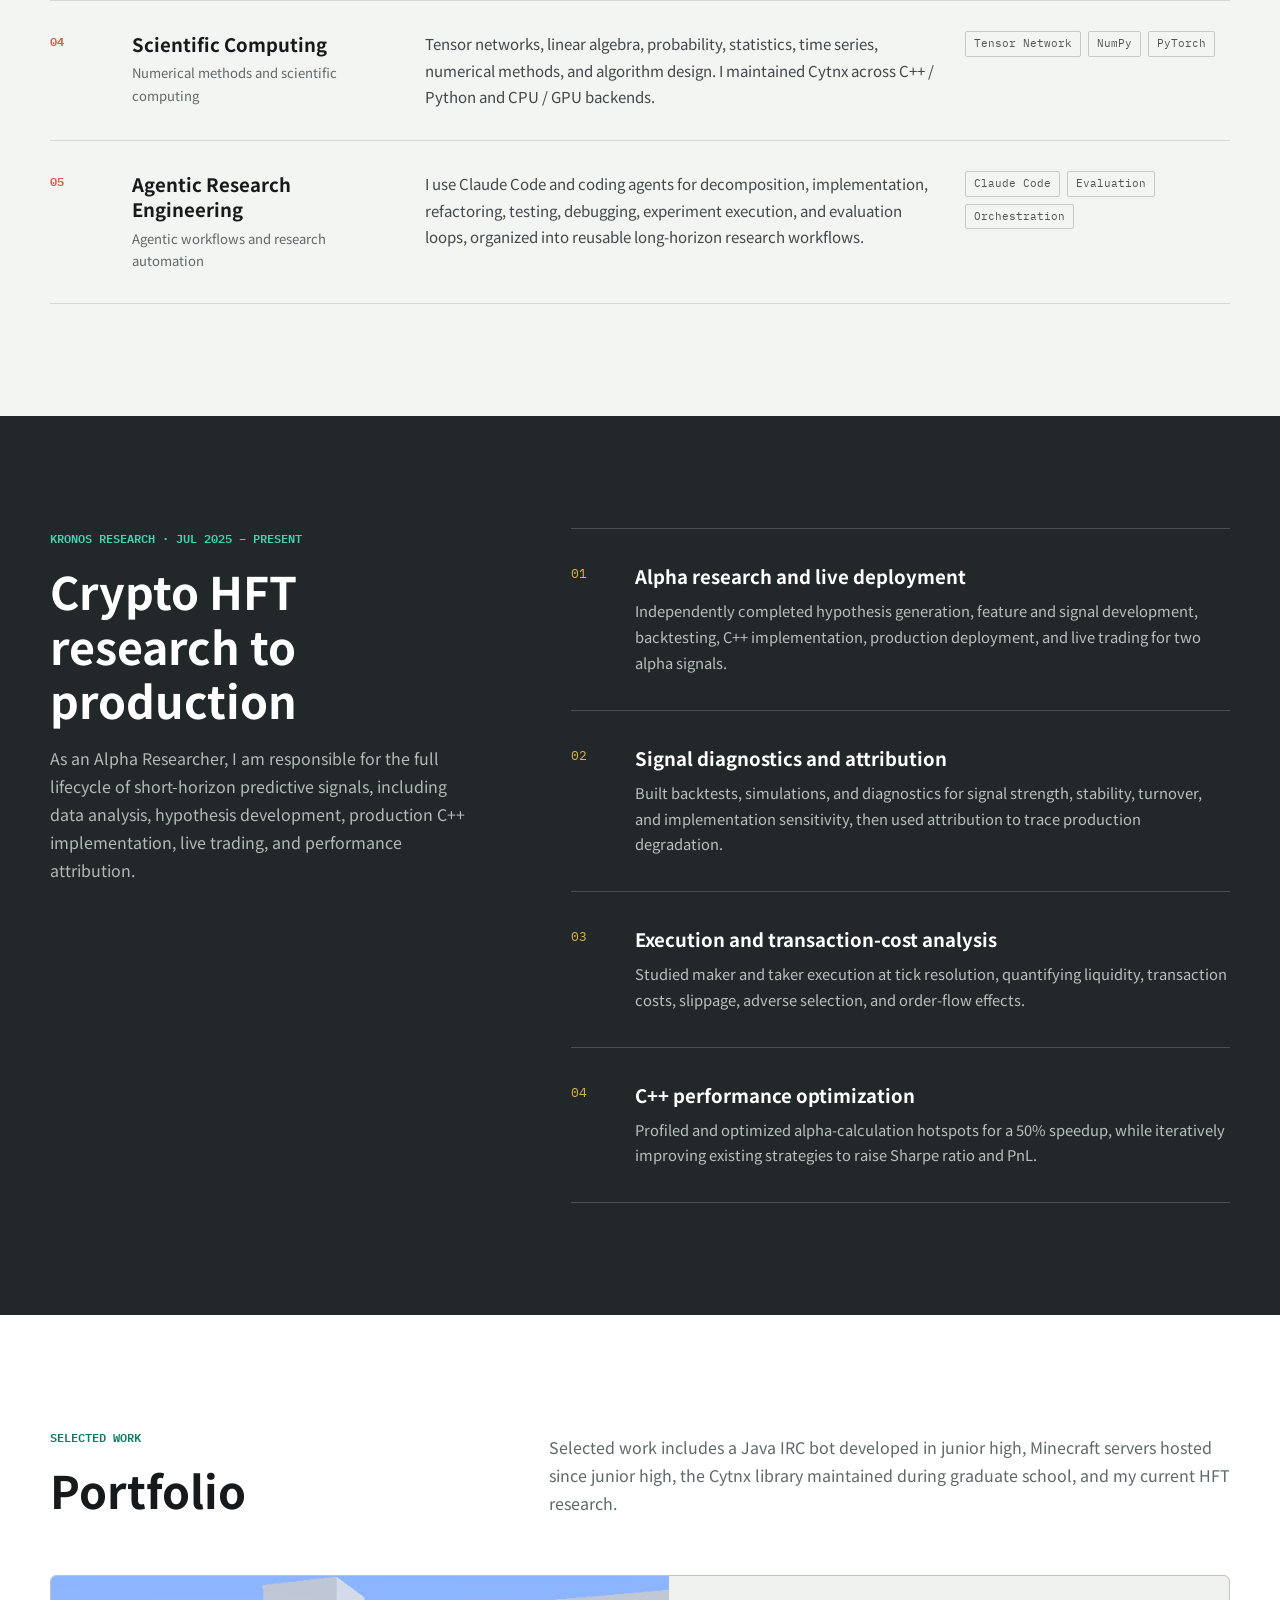
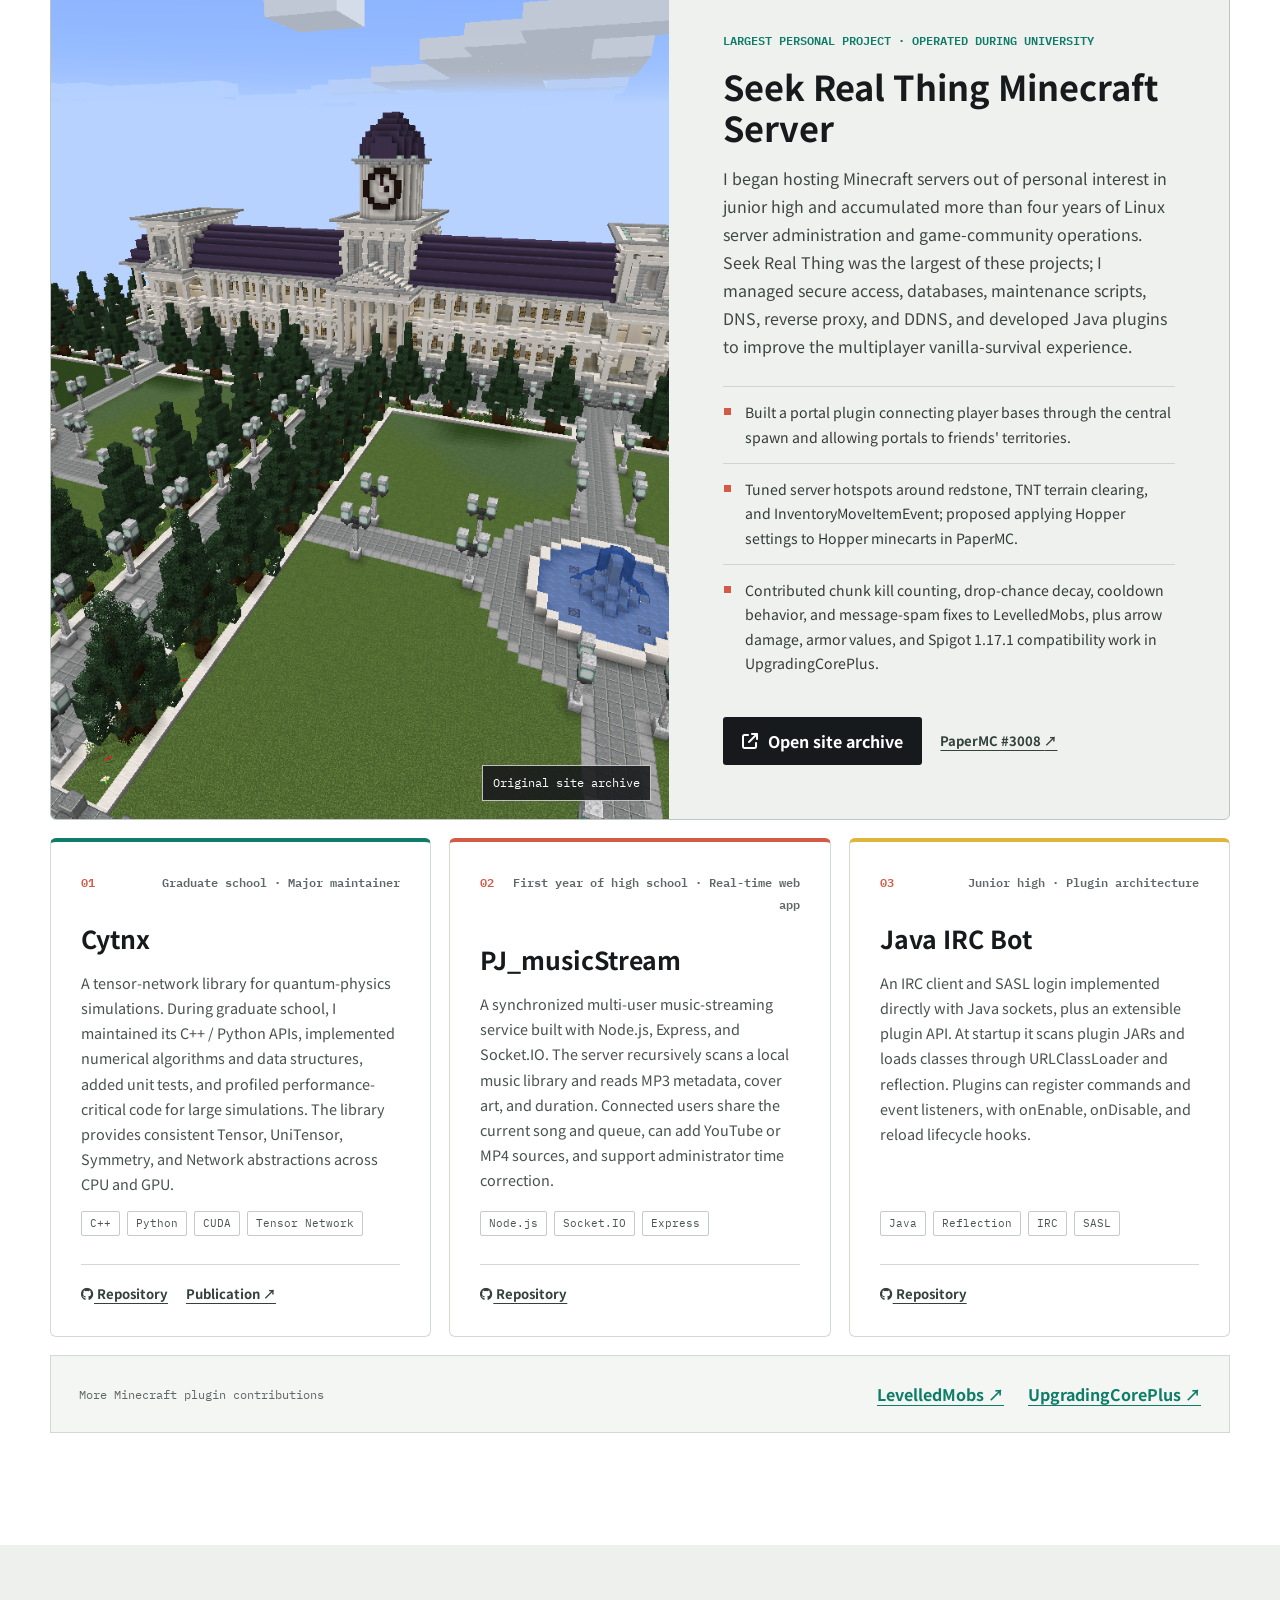
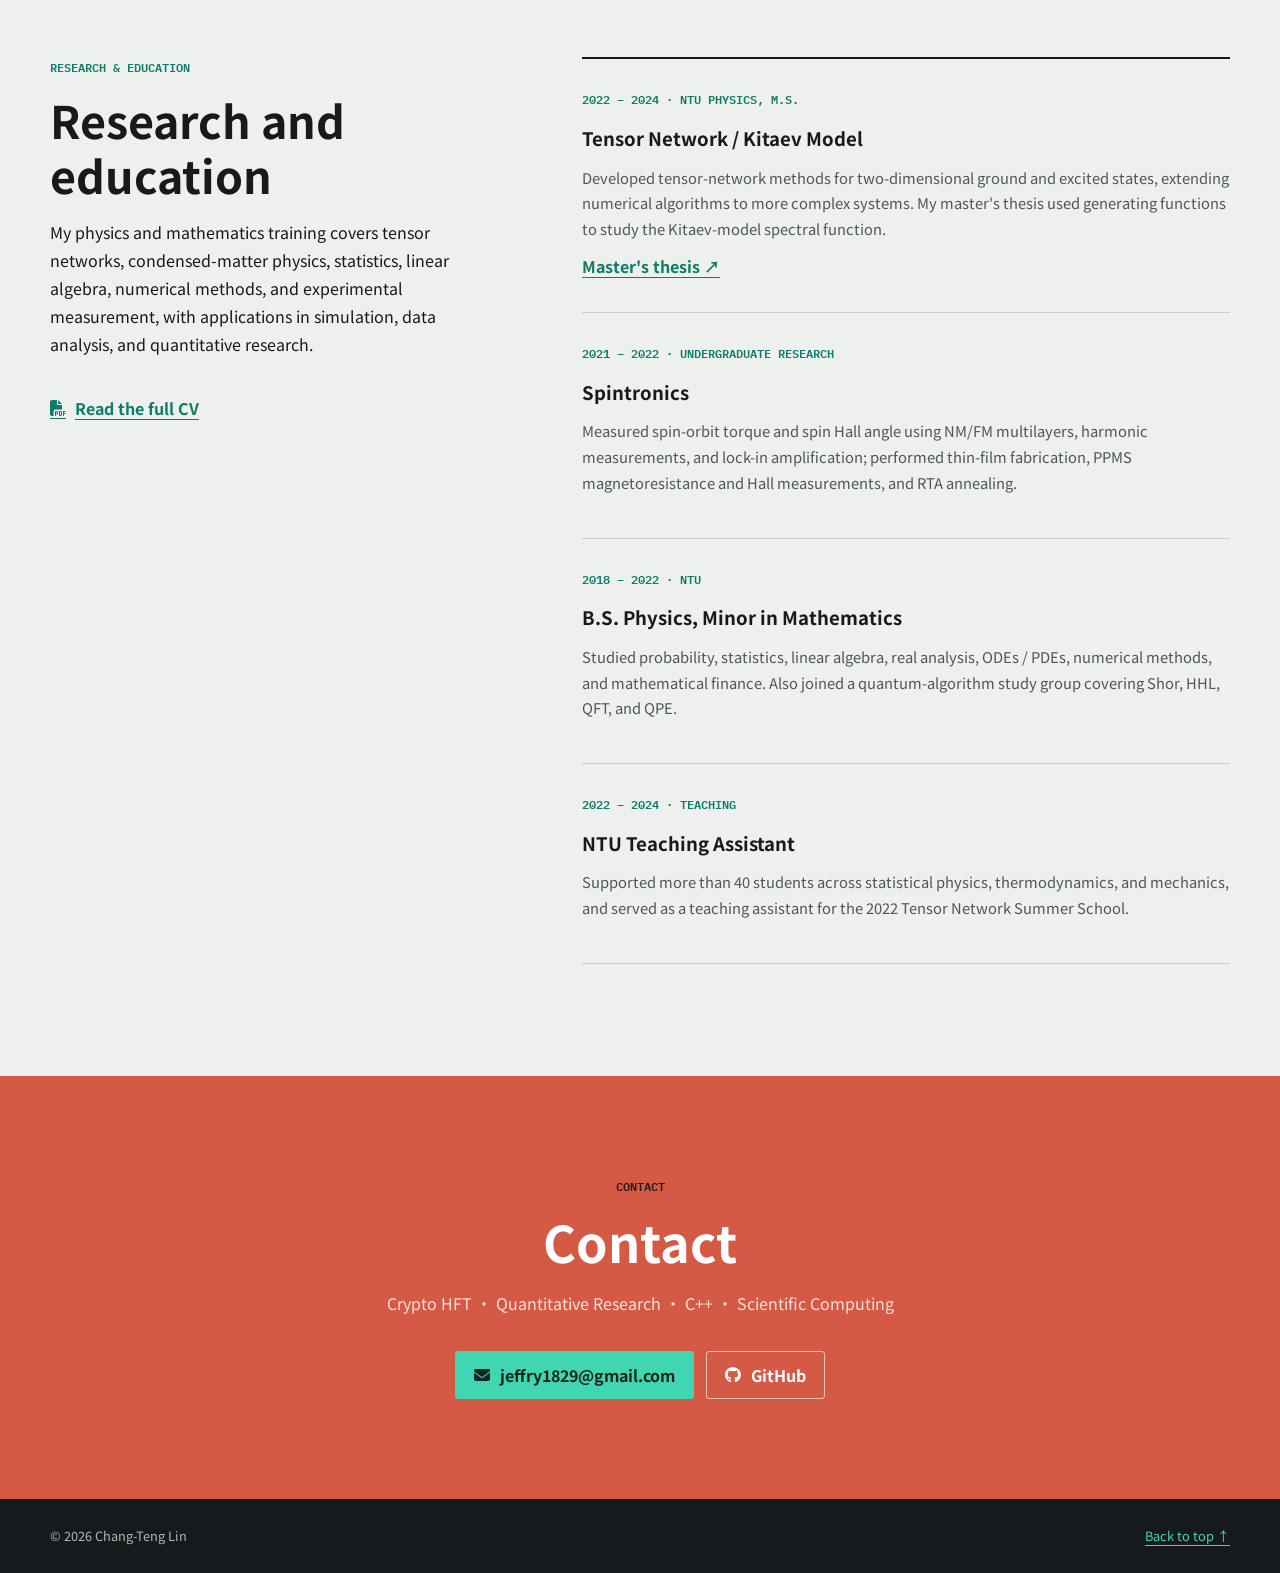
==== commit fd51e5ac: "content: refine portfolio copy" ====
--- a/en/index.html
+++ b/en/index.html
@@ -59,7 +59,7 @@
           <p class="eyebrow"><span class="status-dot" aria-hidden="true"></span> Alpha Researcher @ Kronos Research</p>
           <h1 id="hero-title">Chang-Teng Lin<br><span>林昶滕</span></h1>
           <p class="hero-role">Crypto HFT · Quantitative Research · C++ Performance Engineering</p>
-          <p class="hero-lead">I turn research questions into systems that run, run fast, and survive production. My work spans tick-level market data, alpha hypotheses, backtesting, production C++, and live trading.</p>
+          <p class="hero-lead">Alpha Researcher at Kronos Research, working on crypto high-frequency trading. My responsibilities include tick-level market-data analysis, alpha research and validation, backtesting, production C++ implementation, and live trading.</p>
           <div class="hero-actions">
             <a class="button button-primary" href="#work">
               <i class="fa-solid fa-layer-group" aria-hidden="true"></i>
@@ -91,10 +91,10 @@
       </div>
 
       <div class="proof-strip shell" aria-label="Selected results">
-        <div class="proof-item"><strong>2</strong><span>HFT alpha signals<br>built and deployed end to end</span></div>
+        <div class="proof-item"><strong>2</strong><span>HFT alpha signals<br>researched and deployed live</span></div>
         <div class="proof-item"><strong>50%</strong><span>faster alpha calculation<br>after profiling</span></div>
         <div class="proof-item"><strong>13+</strong><span>years programming<br>since 2013</span></div>
-        <div class="proof-item"><strong>2+</strong><span>years operating a Minecraft server<br>and its Linux stack</span></div>
+        <div class="proof-item"><strong>4+</strong><span>years running Minecraft servers<br>and Linux systems</span></div>
       </div>
     </section>
 
@@ -102,38 +102,38 @@
       <div class="shell">
         <div class="section-heading reveal">
           <p class="kicker">Core capabilities</p>
-          <h2 id="skills-title">The problems I know how to solve</h2>
-          <p>Research, systems, and performance are parts of the same job. I follow a problem until the data, implementation, and production behavior agree.</p>
+          <h2 id="skills-title">Technical expertise</h2>
+          <p>My work covers quantitative research, systems development, and performance engineering, including production deployment and live-performance analysis.</p>
         </div>
 
         <div class="skill-table">
           <article class="skill-row reveal">
             <div class="skill-index">01</div>
-            <div class="skill-title"><h3>HFT &amp; Quant Research</h3><p>From idea to live trading</p></div>
+            <div class="skill-title"><h3>HFT &amp; Quant Research</h3><p>Alpha research and live deployment</p></div>
             <p>Tick-level market data, market microstructure, order flow, feature engineering, signal validation, backtesting, simulation, performance attribution, and maker / taker execution.</p>
             <div class="tags"><span>Alpha</span><span>Sharpe</span><span>PnL</span><span>Slippage</span></div>
           </article>
           <article class="skill-row reveal">
             <div class="skill-index">02</div>
-            <div class="skill-title"><h3>C++ &amp; Performance</h3><p>Research code built for production</p></div>
+            <div class="skill-title"><h3>C++ &amp; Performance</h3><p>Production C++ and optimization</p></div>
             <p>C++ is my primary language, supported by Python, CUDA, VTune, and profiling tools. I work on large tick datasets, numerical algorithms, data structures, CPU / GPU code, and HPC workloads.</p>
             <div class="tags"><span>C++</span><span>Python</span><span>CUDA</span><span>VTune</span></div>
           </article>
           <article class="skill-row reveal">
             <div class="skill-index">03</div>
-            <div class="skill-title"><h3>Linux &amp; Production Systems</h3><p>Work that holds up outside a notebook</p></div>
-            <p>Daily Linux operations, shell scripting, databases, secure access, DNS, reverse proxies, DDNS, and real-time data feeds, backed by more than two years of hands-on game-server operations.</p>
+            <div class="skill-title"><h3>Linux &amp; Production Systems</h3><p>Server deployment and operations</p></div>
+            <p>More than four years of experience hosting and operating Minecraft servers, including Linux administration, shell scripting, databases, secure access, DNS, reverse proxies, DDNS, and routine automation, plus real-time data pipelines in HFT.</p>
             <div class="tags"><span>Linux</span><span>Git</span><span>DNS</span><span>Automation</span></div>
           </article>
           <article class="skill-row reveal">
             <div class="skill-index">04</div>
-            <div class="skill-title"><h3>Scientific Computing</h3><p>Mathematics and physics implemented</p></div>
+            <div class="skill-title"><h3>Scientific Computing</h3><p>Numerical methods and scientific computing</p></div>
             <p>Tensor networks, linear algebra, probability, statistics, time series, numerical methods, and algorithm design. I maintained Cytnx across C++ / Python and CPU / GPU backends.</p>
             <div class="tags"><span>Tensor Network</span><span>NumPy</span><span>PyTorch</span></div>
           </article>
           <article class="skill-row reveal">
             <div class="skill-index">05</div>
-            <div class="skill-title"><h3>Agentic Research Engineering</h3><p>Faster iteration with verification intact</p></div>
+            <div class="skill-title"><h3>Agentic Research Engineering</h3><p>Agentic workflows and research automation</p></div>
             <p>I use Claude Code and coding agents for decomposition, implementation, refactoring, testing, debugging, experiment execution, and evaluation loops, organized into reusable long-horizon research workflows.</p>
             <div class="tags"><span>Claude Code</span><span>Evaluation</span><span>Orchestration</span></div>
           </article>
@@ -146,24 +146,24 @@
         <div class="hft-intro reveal">
           <p class="kicker">Kronos Research · Jul 2025 – Present</p>
           <h2 id="hft-title">Crypto HFT<br>research to production</h2>
-          <p>As an Alpha Researcher, I own the full lifecycle of short-horizon predictive signals. The work starts with data and hypotheses and ends in production C++, real fills, and explainable performance attribution.</p>
+          <p>As an Alpha Researcher, I am responsible for the full lifecycle of short-horizon predictive signals, including data analysis, hypothesis development, production C++ implementation, live trading, and performance attribution.</p>
         </div>
         <div class="hft-points">
           <article class="hft-point reveal">
             <span>01</span>
-            <div><h3>Two alpha signals, from zero to live</h3><p>Independently completed hypothesis generation, feature and signal development, backtesting, C++ implementation, production deployment, and live trading.</p></div>
+            <div><h3>Alpha research and live deployment</h3><p>Independently completed hypothesis generation, feature and signal development, backtesting, C++ implementation, production deployment, and live trading for two alpha signals.</p></div>
           </article>
           <article class="hft-point reveal">
             <span>02</span>
-            <div><h3>Diagnostics that answer why</h3><p>Built backtests, simulations, and diagnostics for signal strength, stability, turnover, and implementation sensitivity, then used attribution to trace production degradation.</p></div>
+            <div><h3>Signal diagnostics and attribution</h3><p>Built backtests, simulations, and diagnostics for signal strength, stability, turnover, and implementation sensitivity, then used attribution to trace production degradation.</p></div>
           </article>
           <article class="hft-point reveal">
             <span>03</span>
-            <div><h3>Execution costs inside the research loop</h3><p>Studied maker and taker execution at tick resolution, quantifying liquidity, transaction costs, slippage, adverse selection, and order-flow effects.</p></div>
+            <div><h3>Execution and transaction-cost analysis</h3><p>Studied maker and taker execution at tick resolution, quantifying liquidity, transaction costs, slippage, adverse selection, and order-flow effects.</p></div>
           </article>
           <article class="hft-point reveal">
             <span>04</span>
-            <div><h3>Performance is part of the strategy</h3><p>Profiled and optimized alpha-calculation hotspots for a 50% speedup, while iteratively improving existing strategies to raise Sharpe ratio and PnL.</p></div>
+            <div><h3>C++ performance optimization</h3><p>Profiled and optimized alpha-calculation hotspots for a 50% speedup, while iteratively improving existing strategies to raise Sharpe ratio and PnL.</p></div>
           </article>
         </div>
       </div>
@@ -176,7 +176,7 @@
             <p class="kicker">Selected work</p>
             <h2 id="work-title">Portfolio</h2>
           </div>
-          <p>From a hot-loadable IRC bot written in junior high to an operated game server, a physics-simulation library, and production HFT, each project began with a problem I genuinely wanted to solve.</p>
+          <p>Selected work includes a Java IRC bot developed in junior high, Minecraft servers hosted since junior high, the Cytnx library maintained during graduate school, and my current HFT research.</p>
         </div>
 
         <article class="project-featured reveal">
@@ -185,9 +185,9 @@
             <span class="archive-label">Original site archive</span>
           </a>
           <div class="project-content">
-            <p class="project-era">Largest personal project · University · Operated for 2+ years</p>
+            <p class="project-era">Largest personal project · Operated during university</p>
             <h3>Seek Real Thing Minecraft Server</h3>
-            <p class="project-summary">I owned the stack from the Linux host to the game mechanics: secure access, databases, maintenance scripts, DNS, reverse proxy, and DDNS, along with Java plugins designed to preserve the pacing of multiplayer vanilla survival.</p>
+            <p class="project-summary">I began hosting Minecraft servers out of personal interest in junior high and accumulated more than four years of Linux server administration and game-community operations. Seek Real Thing was the largest of these projects; I managed secure access, databases, maintenance scripts, DNS, reverse proxy, and DDNS, and developed Java plugins to improve the multiplayer vanilla-survival experience.</p>
             <ul class="project-notes">
               <li>Built a portal plugin connecting player bases through the central spawn and allowing portals to friends' territories.</li>
               <li>Tuned server hotspots around redstone, TNT terrain clearing, and InventoryMoveItemEvent; proposed applying Hopper settings to Hopper minecarts in PaperMC.</li>
@@ -245,8 +245,8 @@
       <div class="shell research-layout">
         <div class="section-heading reveal">
           <p class="kicker">Research &amp; education</p>
-          <h2 id="research-title">Physics trained how I approach uncertainty</h2>
-          <p>When a problem is poorly defined and has no standard answer, I first make the hypothesis and observables explicit, then design experiments that can rule out wrong explanations.</p>
+          <h2 id="research-title">Research and education</h2>
+          <p>My physics and mathematics training covers tensor networks, condensed-matter physics, statistics, linear algebra, numerical methods, and experimental measurement, with applications in simulation, data analysis, and quantitative research.</p>
           <a class="text-link" href="../CVGeneral.pdf" target="_blank" rel="noreferrer"><i class="fa-solid fa-file-pdf" aria-hidden="true"></i> Read the full CV</a>
         </div>
 
@@ -279,7 +279,7 @@
     <section class="contact-section" aria-labelledby="contact-title">
       <div class="shell contact-inner reveal">
         <p class="kicker">Contact</p>
-        <h2 id="contact-title">Go deep, then finish the system.</h2>
+        <h2 id="contact-title">Contact</h2>
         <p>Crypto HFT · Quantitative Research · C++ · Scientific Computing</p>
         <div class="contact-actions">
           <a class="button button-primary" href="mailto:jeffry1829@gmail.com"><i class="fa-solid fa-envelope" aria-hidden="true"></i> jeffry1829@gmail.com</a>
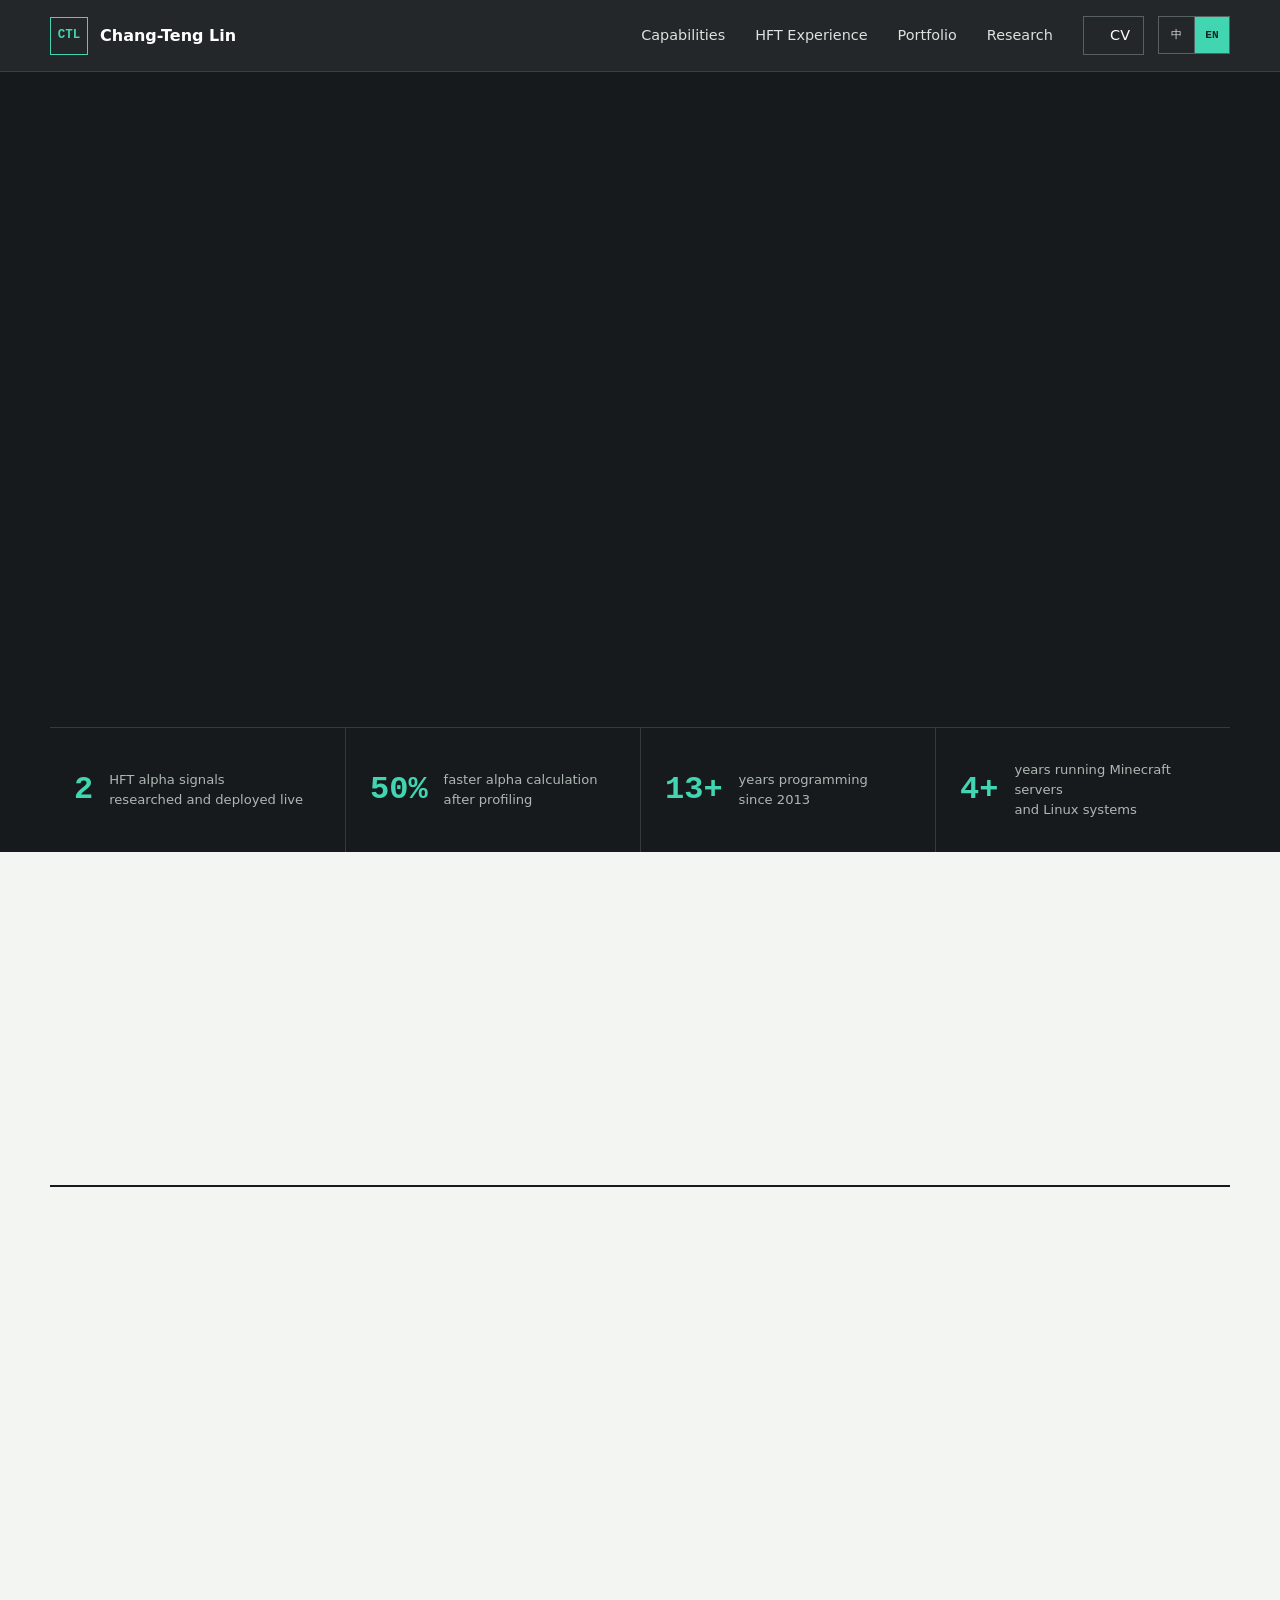
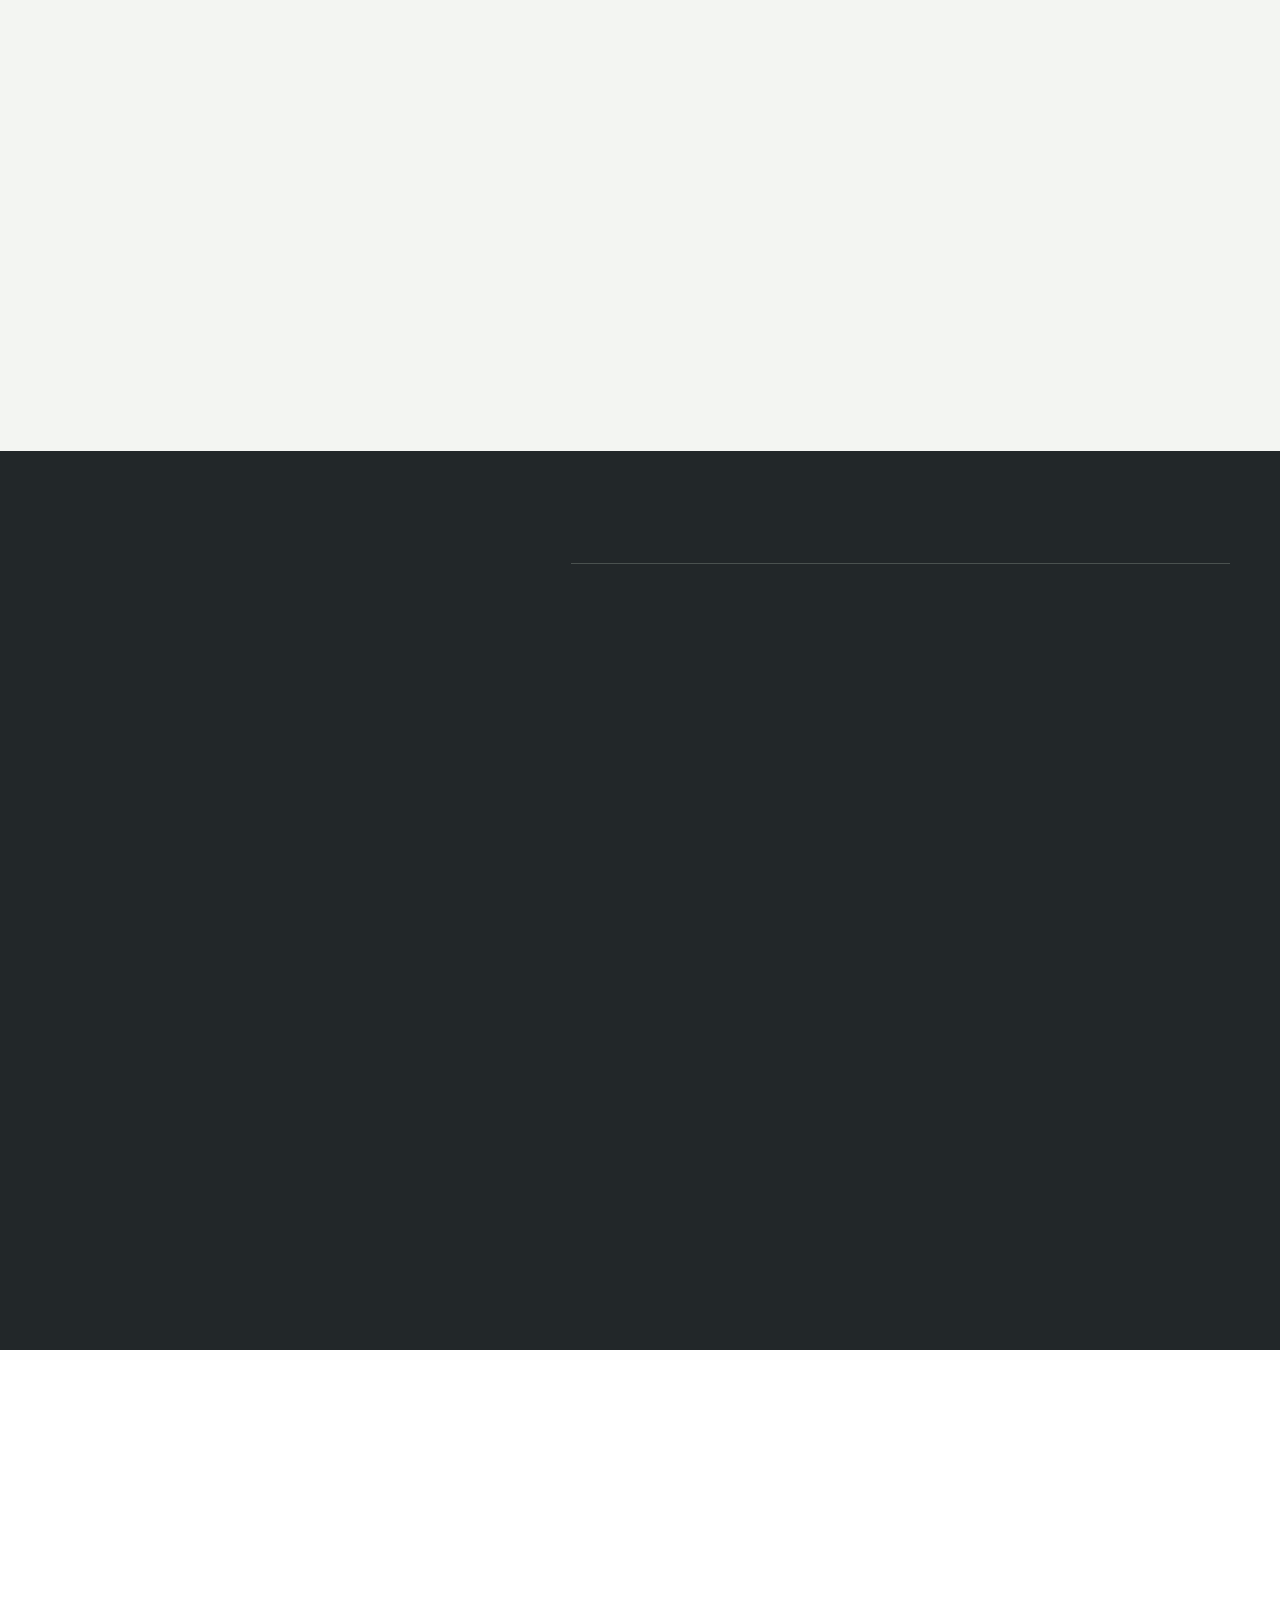
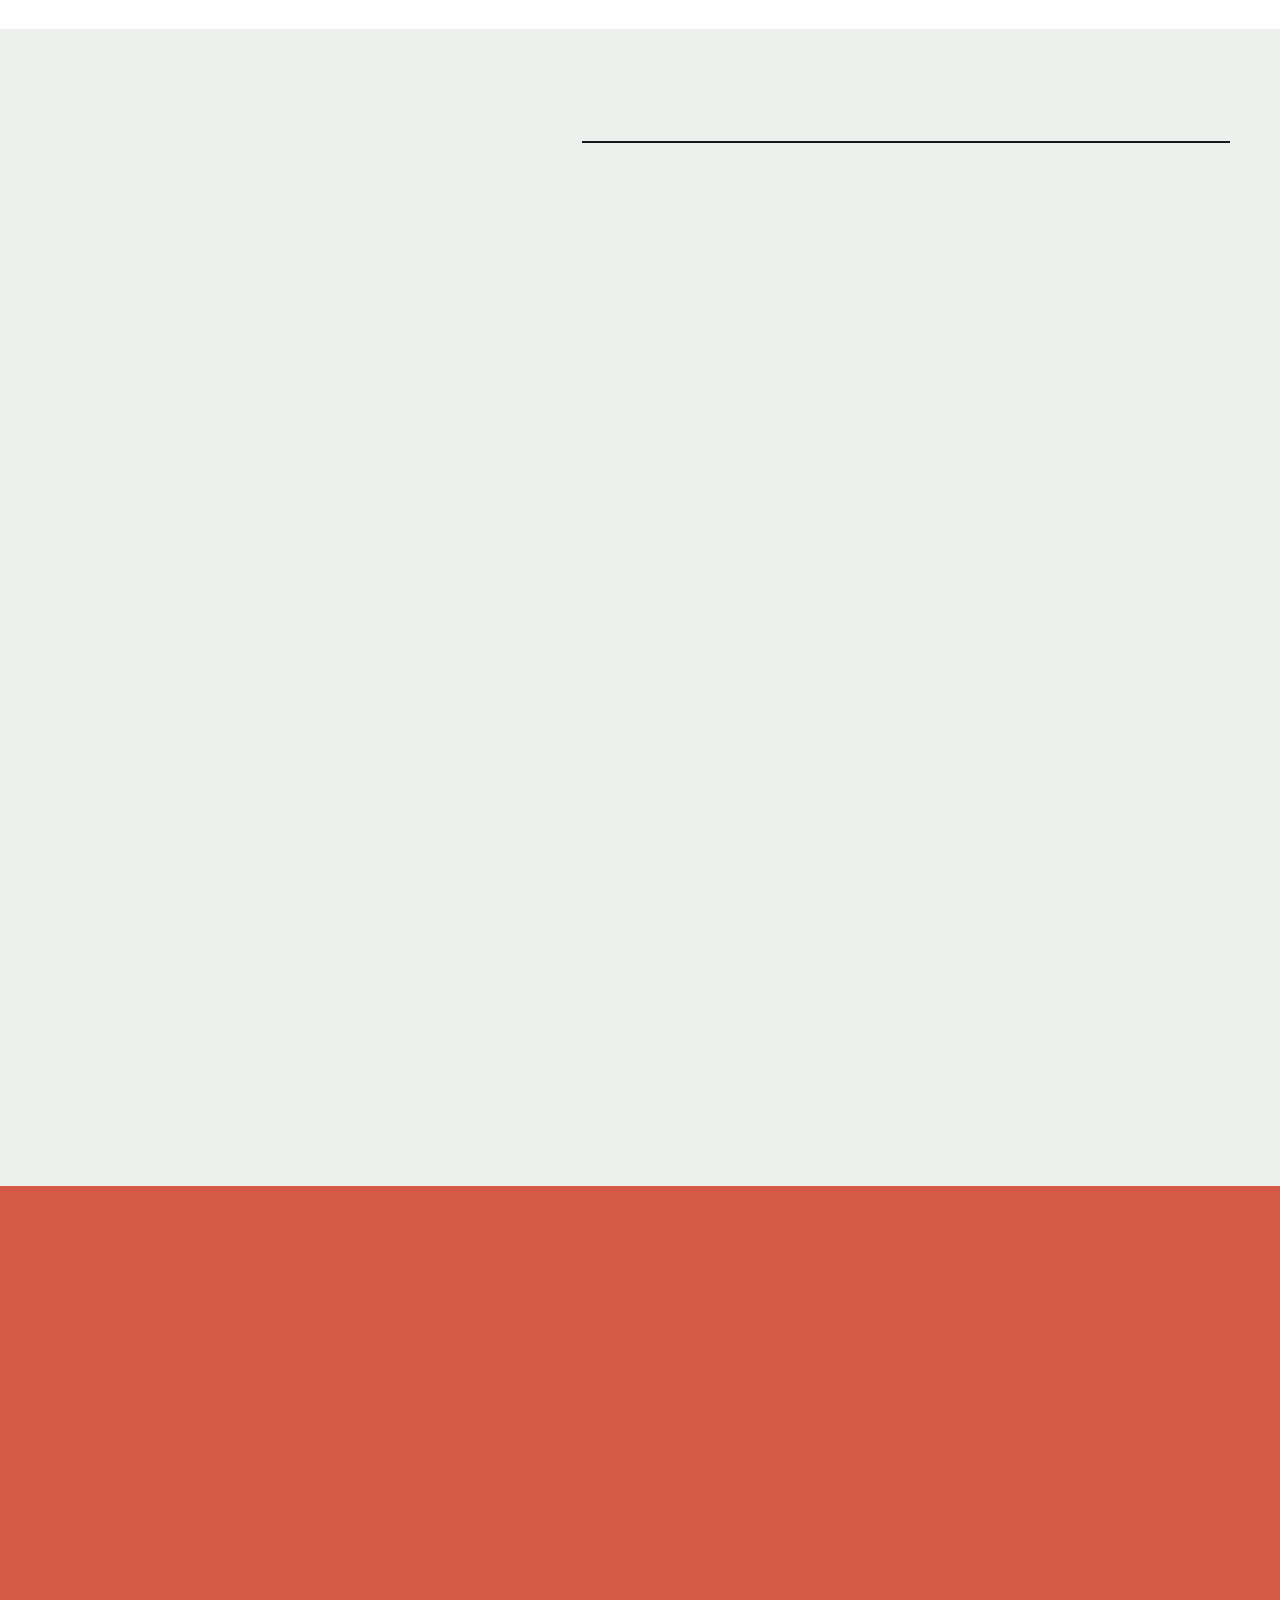
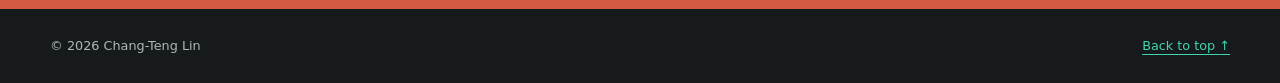
==== commit e3b07040: "feat: make English the default locale" ====
--- a/en/index.html
+++ b/en/index.html
@@ -3,299 +3,12 @@
 <head>
   <meta charset="utf-8">
   <meta name="viewport" content="width=device-width, initial-scale=1">
-  <meta name="description" content="Chang-Teng Lin is an Alpha Researcher at Kronos Research working on crypto HFT, quantitative research, high-performance C++, and scientific computing.">
-  <meta name="keywords" content="Chang-Teng Lin, 林昶滕, HFT, Alpha Research, Quantitative Research, C++, Crypto, Cytnx, Linux">
-  <meta name="author" content="Chang-Teng Lin">
-  <meta property="og:title" content="Chang-Teng Lin | Alpha Researcher &amp; C++ Engineer">
-  <meta property="og:description" content="Crypto HFT, quantitative research, high-performance C++, scientific computing, and Linux systems.">
-  <meta property="og:type" content="website">
-  <meta property="og:locale" content="en_US">
-  <title>Chang-Teng Lin | Alpha Researcher &amp; C++ Engineer</title>
-  <link rel="icon" href="../favicon.ico">
-  <link rel="alternate" hreflang="zh-Hant" href="https://jeffry.is-a.dev/">
-  <link rel="alternate" hreflang="en" href="https://jeffry.is-a.dev/en/">
-  <link rel="alternate" hreflang="x-default" href="https://jeffry.is-a.dev/">
-  <link rel="preconnect" href="https://fonts.googleapis.com">
-  <link rel="preconnect" href="https://fonts.gstatic.com" crossorigin>
-  <link href="https://fonts.googleapis.com/css2?family=IBM+Plex+Mono:wght@400;500;600&amp;family=Noto+Sans+TC:wght@400;500;600;700;900&amp;display=swap" rel="stylesheet">
-  <link rel="stylesheet" href="https://cdnjs.cloudflare.com/ajax/libs/font-awesome/6.7.2/css/all.min.css" integrity="sha512-Evv84Mr4kqVGRNSgIGL/F/aIDqQb7xQ2vcrdIwxfjThSH8CSR7PBEakCr51Ck+w+/U6swU2Im1vVX0SVk9ABhg==" crossorigin="anonymous" referrerpolicy="no-referrer">
-  <link rel="stylesheet" href="../styles.css">
+  <meta name="robots" content="noindex">
+  <meta http-equiv="refresh" content="0; url=../">
+  <link rel="canonical" href="https://jeffry.is-a.dev/">
+  <title>Chang-Teng Lin | Portfolio</title>
 </head>
-<body id="top">
-  <a class="skip-link" href="#main">Skip to main content</a>
-
-  <header class="site-header">
-    <nav class="nav shell" aria-label="Main navigation">
-      <a class="brand" href="#top" aria-label="Back to top">
-        <span class="brand-mark">CTL</span>
-        <span>Chang-Teng Lin</span>
-      </a>
-      <div class="nav-actions">
-        <div class="nav-links" id="nav-links">
-          <a href="#skills">Capabilities</a>
-          <a href="#hft">HFT Experience</a>
-          <a href="#work">Portfolio</a>
-          <a href="#research">Research</a>
-          <a class="nav-cta" href="../CVGeneral.pdf" target="_blank" rel="noreferrer">
-            <i class="fa-solid fa-file-arrow-down" aria-hidden="true"></i>
-            CV
-          </a>
-        </div>
-        <div class="language-switch" role="group" aria-label="Language selector">
-          <a href="../" lang="zh-Hant" hreflang="zh-Hant">中</a>
-          <a class="is-active" href="./" lang="en" aria-current="page">EN</a>
-        </div>
-        <button class="menu-toggle" type="button" aria-expanded="false" aria-controls="nav-links" aria-label="Open navigation" data-label-open="Open navigation" data-label-close="Close navigation">
-          <i class="fa-solid fa-bars" aria-hidden="true"></i>
-        </button>
-      </div>
-    </nav>
-  </header>
-
-  <main id="main">
-    <section class="hero" aria-labelledby="hero-title">
-      <div class="shell hero-inner">
-        <div class="hero-copy reveal">
-          <p class="eyebrow"><span class="status-dot" aria-hidden="true"></span> Alpha Researcher @ Kronos Research</p>
-          <h1 id="hero-title">Chang-Teng Lin<br><span>林昶滕</span></h1>
-          <p class="hero-role">Crypto HFT · Quantitative Research · C++ Performance Engineering</p>
-          <p class="hero-lead">Alpha Researcher at Kronos Research, working on crypto high-frequency trading. My responsibilities include tick-level market-data analysis, alpha research and validation, backtesting, production C++ implementation, and live trading.</p>
-          <div class="hero-actions">
-            <a class="button button-primary" href="#work">
-              <i class="fa-solid fa-layer-group" aria-hidden="true"></i>
-              Selected work
-            </a>
-            <a class="button button-ghost" href="https://github.com/jeffry1829" target="_blank" rel="noreferrer">
-              <i class="fa-brands fa-github" aria-hidden="true"></i>
-              GitHub
-            </a>
-            <a class="icon-button" href="mailto:jeffry1829@gmail.com" title="Email me" aria-label="Email me">
-              <i class="fa-solid fa-envelope" aria-hidden="true"></i>
-            </a>
-          </div>
-        </div>
-
-        <div class="hero-signal reveal" aria-label="Research-to-production workflow">
-          <div class="signal-head">
-            <span>research_to_production.log</span>
-            <span class="signal-live">LIVE</span>
-          </div>
-          <ol>
-            <li><span>01</span> market microstructure hypothesis</li>
-            <li><span>02</span> feature &amp; signal research</li>
-            <li><span>03</span> backtest / robustness / diagnostics</li>
-            <li><span>04</span> production C++ implementation</li>
-            <li><span>05</span> live trading &amp; attribution</li>
-          </ol>
-        </div>
-      </div>
-
-      <div class="proof-strip shell" aria-label="Selected results">
-        <div class="proof-item"><strong>2</strong><span>HFT alpha signals<br>researched and deployed live</span></div>
-        <div class="proof-item"><strong>50%</strong><span>faster alpha calculation<br>after profiling</span></div>
-        <div class="proof-item"><strong>13+</strong><span>years programming<br>since 2013</span></div>
-        <div class="proof-item"><strong>4+</strong><span>years running Minecraft servers<br>and Linux systems</span></div>
-      </div>
-    </section>
-
-    <section class="section skills-section" id="skills" aria-labelledby="skills-title">
-      <div class="shell">
-        <div class="section-heading reveal">
-          <p class="kicker">Core capabilities</p>
-          <h2 id="skills-title">Technical expertise</h2>
-          <p>My work covers quantitative research, systems development, and performance engineering, including production deployment and live-performance analysis.</p>
-        </div>
-
-        <div class="skill-table">
-          <article class="skill-row reveal">
-            <div class="skill-index">01</div>
-            <div class="skill-title"><h3>HFT &amp; Quant Research</h3><p>Alpha research and live deployment</p></div>
-            <p>Tick-level market data, market microstructure, order flow, feature engineering, signal validation, backtesting, simulation, performance attribution, and maker / taker execution.</p>
-            <div class="tags"><span>Alpha</span><span>Sharpe</span><span>PnL</span><span>Slippage</span></div>
-          </article>
-          <article class="skill-row reveal">
-            <div class="skill-index">02</div>
-            <div class="skill-title"><h3>C++ &amp; Performance</h3><p>Production C++ and optimization</p></div>
-            <p>C++ is my primary language, supported by Python, CUDA, VTune, and profiling tools. I work on large tick datasets, numerical algorithms, data structures, CPU / GPU code, and HPC workloads.</p>
-            <div class="tags"><span>C++</span><span>Python</span><span>CUDA</span><span>VTune</span></div>
-          </article>
-          <article class="skill-row reveal">
-            <div class="skill-index">03</div>
-            <div class="skill-title"><h3>Linux &amp; Production Systems</h3><p>Server deployment and operations</p></div>
-            <p>More than four years of experience hosting and operating Minecraft servers, including Linux administration, shell scripting, databases, secure access, DNS, reverse proxies, DDNS, and routine automation, plus real-time data pipelines in HFT.</p>
-            <div class="tags"><span>Linux</span><span>Git</span><span>DNS</span><span>Automation</span></div>
-          </article>
-          <article class="skill-row reveal">
-            <div class="skill-index">04</div>
-            <div class="skill-title"><h3>Scientific Computing</h3><p>Numerical methods and scientific computing</p></div>
-            <p>Tensor networks, linear algebra, probability, statistics, time series, numerical methods, and algorithm design. I maintained Cytnx across C++ / Python and CPU / GPU backends.</p>
-            <div class="tags"><span>Tensor Network</span><span>NumPy</span><span>PyTorch</span></div>
-          </article>
-          <article class="skill-row reveal">
-            <div class="skill-index">05</div>
-            <div class="skill-title"><h3>Agentic Research Engineering</h3><p>Agentic workflows and research automation</p></div>
-            <p>I use Claude Code and coding agents for decomposition, implementation, refactoring, testing, debugging, experiment execution, and evaluation loops, organized into reusable long-horizon research workflows.</p>
-            <div class="tags"><span>Claude Code</span><span>Evaluation</span><span>Orchestration</span></div>
-          </article>
-        </div>
-      </div>
-    </section>
-
-    <section class="section hft-section" id="hft" aria-labelledby="hft-title">
-      <div class="shell hft-layout">
-        <div class="hft-intro reveal">
-          <p class="kicker">Kronos Research · Jul 2025 – Present</p>
-          <h2 id="hft-title">Crypto HFT<br>research to production</h2>
-          <p>As an Alpha Researcher, I am responsible for the full lifecycle of short-horizon predictive signals, including data analysis, hypothesis development, production C++ implementation, live trading, and performance attribution.</p>
-        </div>
-        <div class="hft-points">
-          <article class="hft-point reveal">
-            <span>01</span>
-            <div><h3>Alpha research and live deployment</h3><p>Independently completed hypothesis generation, feature and signal development, backtesting, C++ implementation, production deployment, and live trading for two alpha signals.</p></div>
-          </article>
-          <article class="hft-point reveal">
-            <span>02</span>
-            <div><h3>Signal diagnostics and attribution</h3><p>Built backtests, simulations, and diagnostics for signal strength, stability, turnover, and implementation sensitivity, then used attribution to trace production degradation.</p></div>
-          </article>
-          <article class="hft-point reveal">
-            <span>03</span>
-            <div><h3>Execution and transaction-cost analysis</h3><p>Studied maker and taker execution at tick resolution, quantifying liquidity, transaction costs, slippage, adverse selection, and order-flow effects.</p></div>
-          </article>
-          <article class="hft-point reveal">
-            <span>04</span>
-            <div><h3>C++ performance optimization</h3><p>Profiled and optimized alpha-calculation hotspots for a 50% speedup, while iteratively improving existing strategies to raise Sharpe ratio and PnL.</p></div>
-          </article>
-        </div>
-      </div>
-    </section>
-
-    <section class="section portfolio-section" id="work" aria-labelledby="work-title">
-      <div class="shell">
-        <div class="section-heading section-heading-row reveal">
-          <div>
-            <p class="kicker">Selected work</p>
-            <h2 id="work-title">Portfolio</h2>
-          </div>
-          <p>Selected work includes a Java IRC bot developed in junior high, Minecraft servers hosted since junior high, the Cytnx library maintained during graduate school, and my current HFT research.</p>
-        </div>
-
-        <article class="project-featured reveal">
-          <a class="project-image" href="../minecraft/" target="_blank" aria-label="Open the archived Seek Real Thing Minecraft server website">
-            <img src="../minecraft/images/主城.png" alt="Panoramic view of the Seek Real Thing Minecraft server spawn" loading="lazy">
-            <span class="archive-label">Original site archive</span>
-          </a>
-          <div class="project-content">
-            <p class="project-era">Largest personal project · Operated during university</p>
-            <h3>Seek Real Thing Minecraft Server</h3>
-            <p class="project-summary">I began hosting Minecraft servers out of personal interest in junior high and accumulated more than four years of Linux server administration and game-community operations. Seek Real Thing was the largest of these projects; I managed secure access, databases, maintenance scripts, DNS, reverse proxy, and DDNS, and developed Java plugins to improve the multiplayer vanilla-survival experience.</p>
-            <ul class="project-notes">
-              <li>Built a portal plugin connecting player bases through the central spawn and allowing portals to friends' territories.</li>
-              <li>Tuned server hotspots around redstone, TNT terrain clearing, and InventoryMoveItemEvent; proposed applying Hopper settings to Hopper minecarts in PaperMC.</li>
-              <li>Contributed chunk kill counting, drop-chance decay, cooldown behavior, and message-spam fixes to LevelledMobs, plus arrow damage, armor values, and Spigot 1.17.1 compatibility work in UpgradingCorePlus.</li>
-            </ul>
-            <div class="project-links">
-              <a class="button button-dark" href="../minecraft/" target="_blank"><i class="fa-solid fa-arrow-up-right-from-square" aria-hidden="true"></i> Open site archive</a>
-              <a href="https://github.com/PaperMC/Paper/issues/3008" target="_blank" rel="noreferrer">PaperMC #3008 <span aria-hidden="true">↗</span></a>
-            </div>
-          </div>
-        </article>
-
-        <div class="project-grid">
-          <article class="project-card reveal">
-            <div class="project-card-top"><span class="project-number">01</span><span class="project-era">Graduate school · Major maintainer</span></div>
-            <h3>Cytnx</h3>
-            <p>A tensor-network library for quantum-physics simulations. During graduate school, I maintained its C++ / Python APIs, implemented numerical algorithms and data structures, added unit tests, and profiled performance-critical code for large simulations. The library provides consistent Tensor, UniTensor, Symmetry, and Network abstractions across CPU and GPU.</p>
-            <div class="tags"><span>C++</span><span>Python</span><span>CUDA</span><span>Tensor Network</span></div>
-            <div class="project-links">
-              <a href="https://github.com/Cytnx-dev/Cytnx" target="_blank" rel="noreferrer"><i class="fa-brands fa-github" aria-hidden="true"></i> Repository</a>
-              <a href="https://doi.org/10.21468/SciPostPhysCodeb.53" target="_blank" rel="noreferrer">Publication <span aria-hidden="true">↗</span></a>
-            </div>
-          </article>
-
-          <article class="project-card reveal">
-            <div class="project-card-top"><span class="project-number">02</span><span class="project-era">First year of high school · Real-time web app</span></div>
-            <h3>PJ_musicStream</h3>
-            <p>A synchronized multi-user music-streaming service built with Node.js, Express, and Socket.IO. The server recursively scans a local music library and reads MP3 metadata, cover art, and duration. Connected users share the current song and queue, can add YouTube or MP4 sources, and support administrator time correction.</p>
-            <div class="tags"><span>Node.js</span><span>Socket.IO</span><span>Express</span></div>
-            <div class="project-links">
-              <a href="https://github.com/jeffry1829/PJ_musicStream" target="_blank" rel="noreferrer"><i class="fa-brands fa-github" aria-hidden="true"></i> Repository</a>
-            </div>
-          </article>
-
-          <article class="project-card reveal">
-            <div class="project-card-top"><span class="project-number">03</span><span class="project-era">Junior high · Plugin architecture</span></div>
-            <h3>Java IRC Bot</h3>
-            <p>An IRC client and SASL login implemented directly with Java sockets, plus an extensible plugin API. At startup it scans plugin JARs and loads classes through URLClassLoader and reflection. Plugins can register commands and event listeners, with onEnable, onDisable, and reload lifecycle hooks.</p>
-            <div class="tags"><span>Java</span><span>Reflection</span><span>IRC</span><span>SASL</span></div>
-            <div class="project-links">
-              <a href="https://github.com/jeffry1829/java-ircbot" target="_blank" rel="noreferrer"><i class="fa-brands fa-github" aria-hidden="true"></i> Repository</a>
-            </div>
-          </article>
-        </div>
-
-        <div class="oss-strip reveal" aria-label="Minecraft open-source contributions">
-          <span>More Minecraft plugin contributions</span>
-          <a href="https://github.com/jeffry1829/LevelledMobs" target="_blank" rel="noreferrer">LevelledMobs <span aria-hidden="true">↗</span></a>
-          <a href="https://github.com/jeffry1829/UpgradingCorePlus" target="_blank" rel="noreferrer">UpgradingCorePlus <span aria-hidden="true">↗</span></a>
-        </div>
-      </div>
-    </section>
-
-    <section class="section research-section" id="research" aria-labelledby="research-title">
-      <div class="shell research-layout">
-        <div class="section-heading reveal">
-          <p class="kicker">Research &amp; education</p>
-          <h2 id="research-title">Research and education</h2>
-          <p>My physics and mathematics training covers tensor networks, condensed-matter physics, statistics, linear algebra, numerical methods, and experimental measurement, with applications in simulation, data analysis, and quantitative research.</p>
-          <a class="text-link" href="../CVGeneral.pdf" target="_blank" rel="noreferrer"><i class="fa-solid fa-file-pdf" aria-hidden="true"></i> Read the full CV</a>
-        </div>
-
-        <div class="timeline">
-          <article class="timeline-item reveal">
-            <p class="timeline-date">2022 – 2024 · NTU Physics, M.S.</p>
-            <h3>Tensor Network / Kitaev Model</h3>
-            <p>Developed tensor-network methods for two-dimensional ground and excited states, extending numerical algorithms to more complex systems. My master's thesis used generating functions to study the Kitaev-model spectral function.</p>
-            <a href="https://doi.org/10.6342/NTU202403459" target="_blank" rel="noreferrer">Master's thesis <span aria-hidden="true">↗</span></a>
-          </article>
-          <article class="timeline-item reveal">
-            <p class="timeline-date">2021 – 2022 · Undergraduate Research</p>
-            <h3>Spintronics</h3>
-            <p>Measured spin-orbit torque and spin Hall angle using NM/FM multilayers, harmonic measurements, and lock-in amplification; performed thin-film fabrication, PPMS magnetoresistance and Hall measurements, and RTA annealing.</p>
-          </article>
-          <article class="timeline-item reveal">
-            <p class="timeline-date">2018 – 2022 · NTU</p>
-            <h3>B.S. Physics, Minor in Mathematics</h3>
-            <p>Studied probability, statistics, linear algebra, real analysis, ODEs / PDEs, numerical methods, and mathematical finance. Also joined a quantum-algorithm study group covering Shor, HHL, QFT, and QPE.</p>
-          </article>
-          <article class="timeline-item reveal">
-            <p class="timeline-date">2022 – 2024 · Teaching</p>
-            <h3>NTU Teaching Assistant</h3>
-            <p>Supported more than 40 students across statistical physics, thermodynamics, and mechanics, and served as a teaching assistant for the 2022 Tensor Network Summer School.</p>
-          </article>
-        </div>
-      </div>
-    </section>
-
-    <section class="contact-section" aria-labelledby="contact-title">
-      <div class="shell contact-inner reveal">
-        <p class="kicker">Contact</p>
-        <h2 id="contact-title">Contact</h2>
-        <p>Crypto HFT · Quantitative Research · C++ · Scientific Computing</p>
-        <div class="contact-actions">
-          <a class="button button-primary" href="mailto:jeffry1829@gmail.com"><i class="fa-solid fa-envelope" aria-hidden="true"></i> jeffry1829@gmail.com</a>
-          <a class="button button-ghost-light" href="https://github.com/jeffry1829" target="_blank" rel="noreferrer"><i class="fa-brands fa-github" aria-hidden="true"></i> GitHub</a>
-        </div>
-      </div>
-    </section>
-  </main>
-
-  <footer class="site-footer">
-    <div class="shell footer-inner">
-      <p>© <span id="year">2026</span> Chang-Teng Lin</p>
-      <a href="#top">Back to top <span aria-hidden="true">↑</span></a>
-    </div>
-  </footer>
-
-  <script src="../script.js"></script>
+<body>
+  <p><a href="../">Continue to the English portfolio</a></p>
 </body>
 </html>
